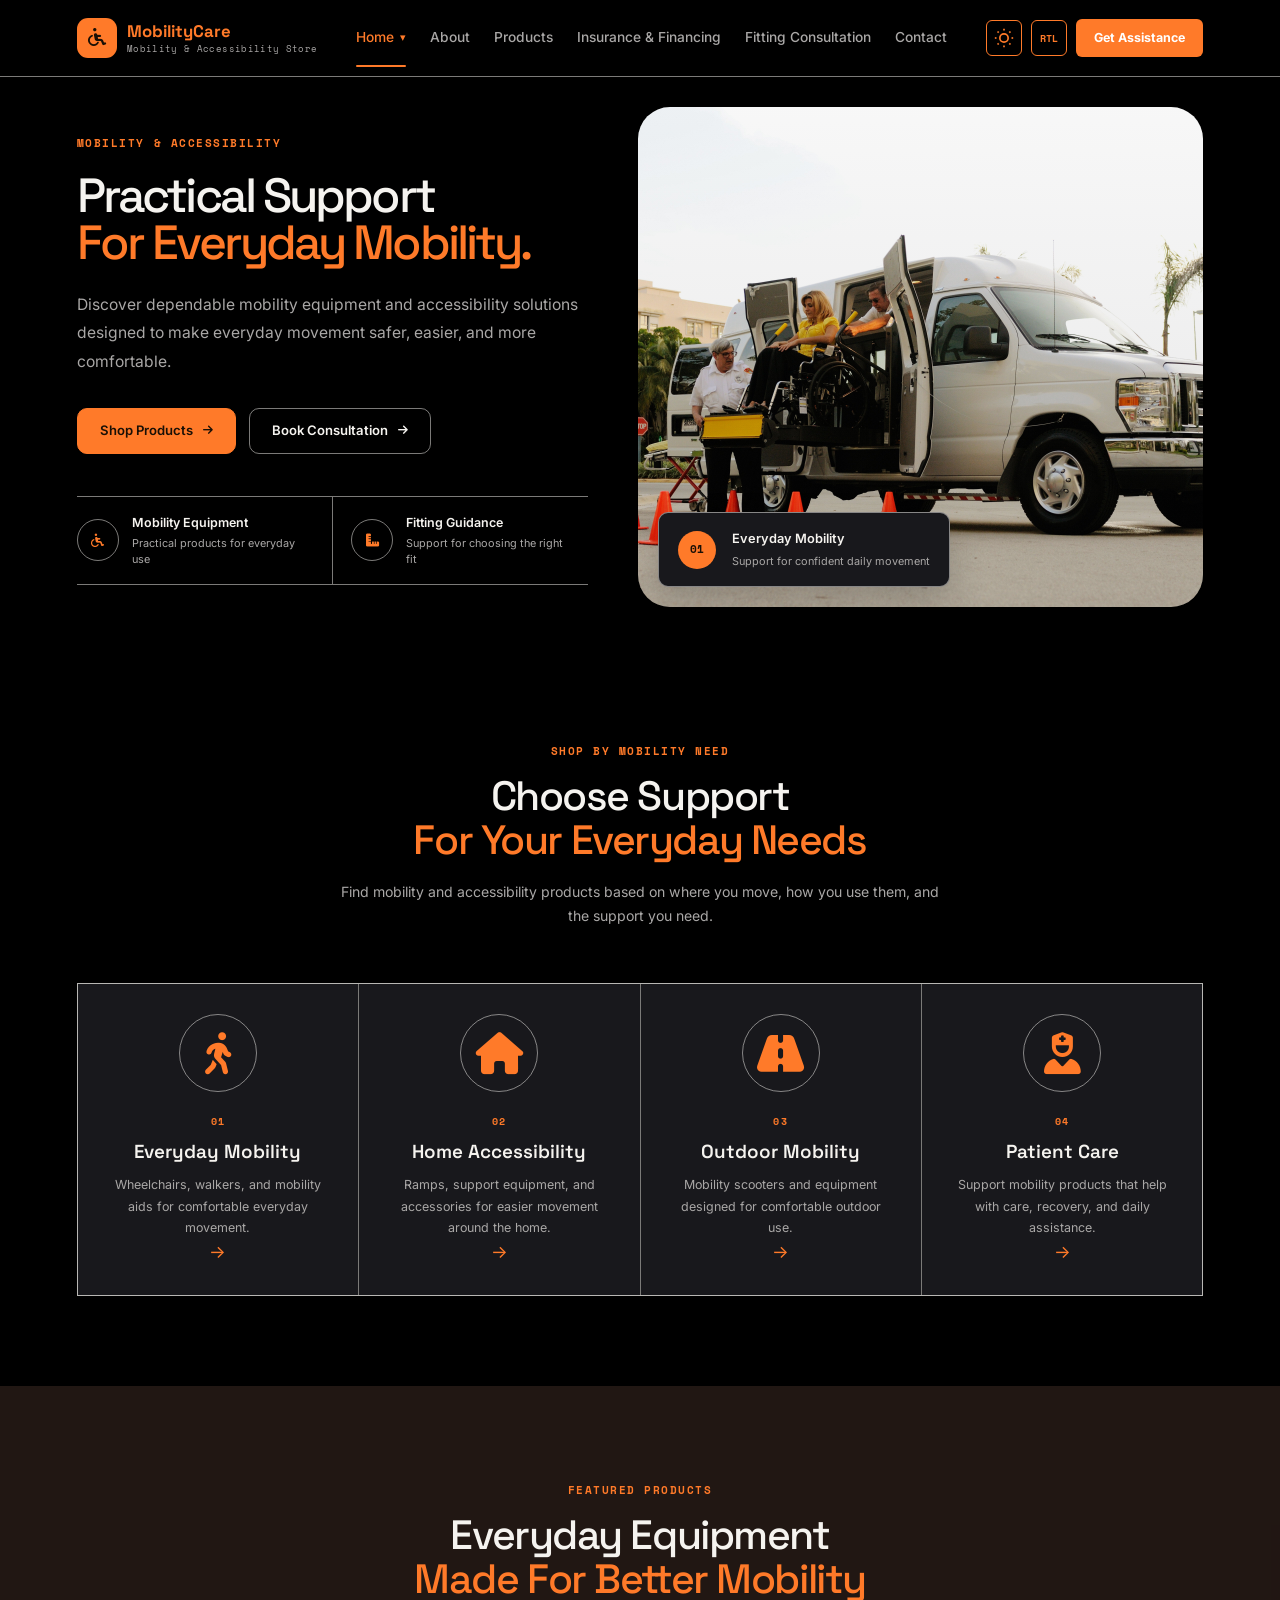
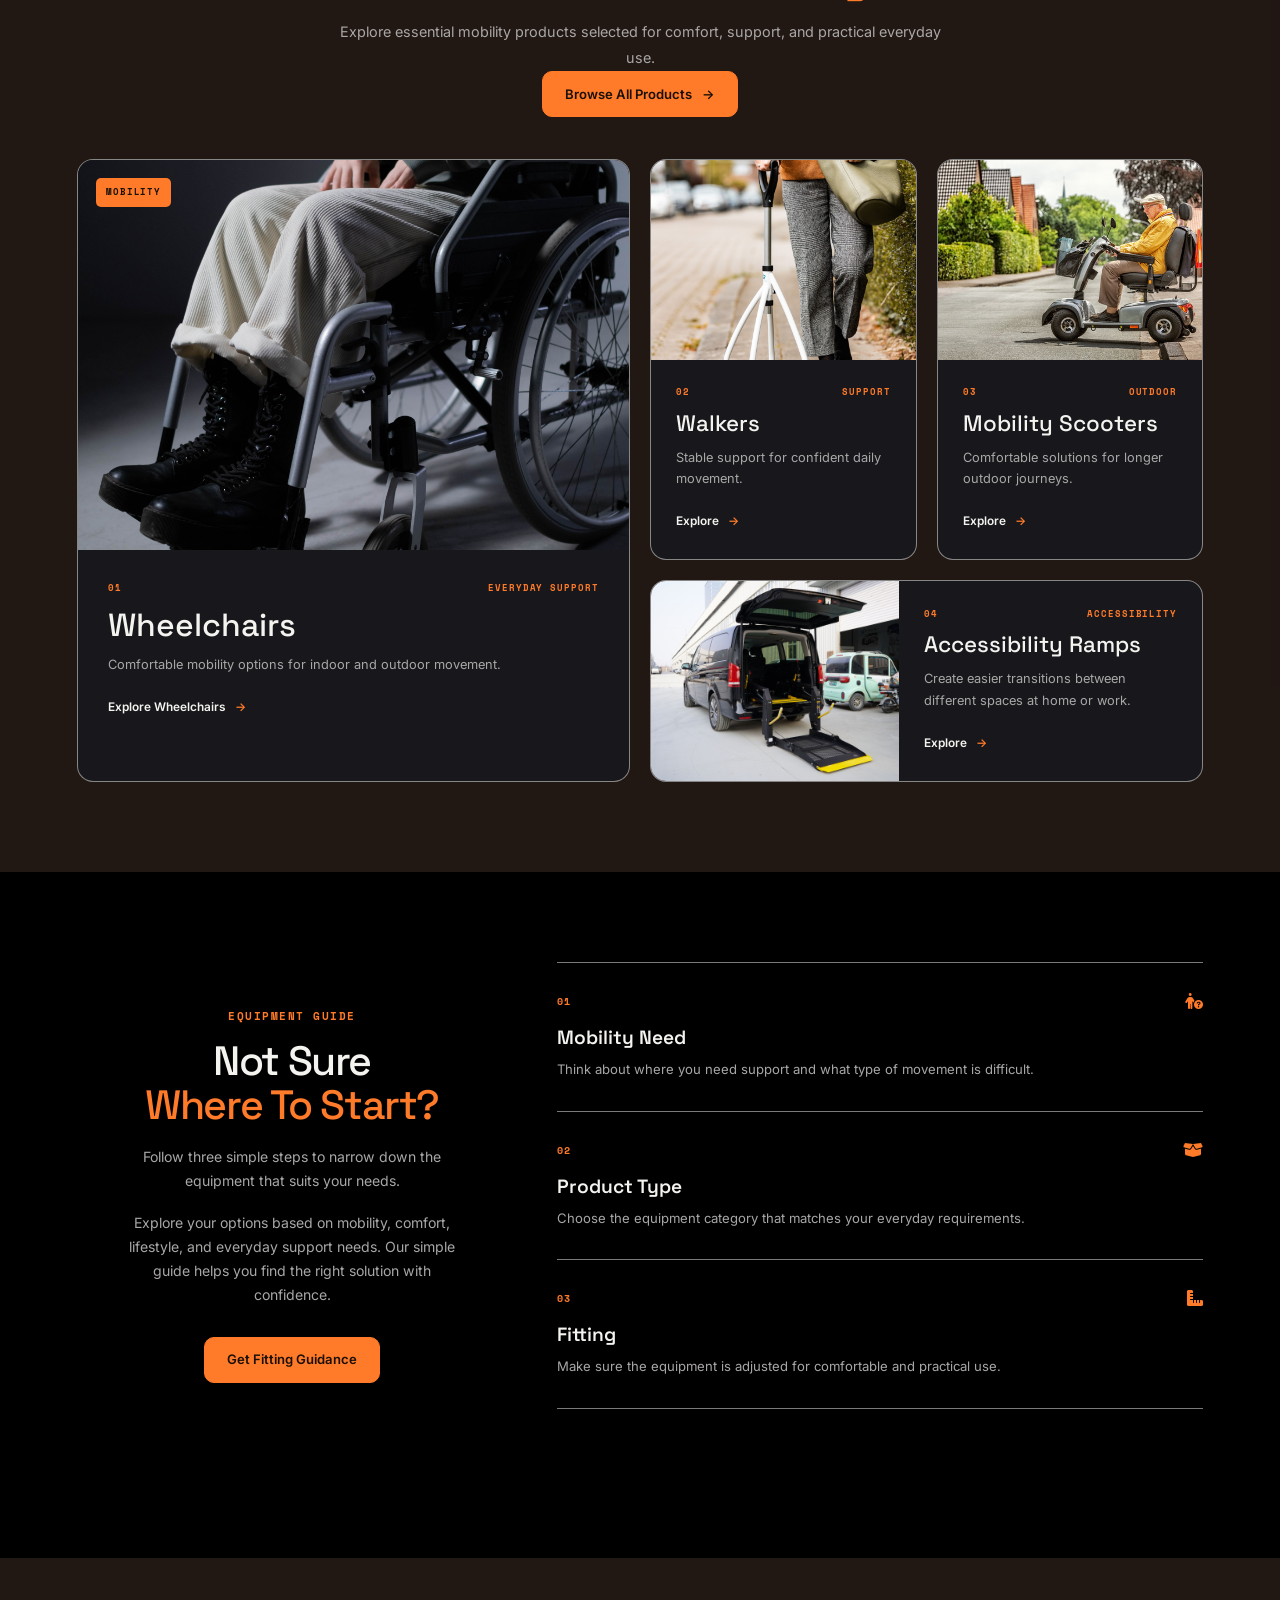
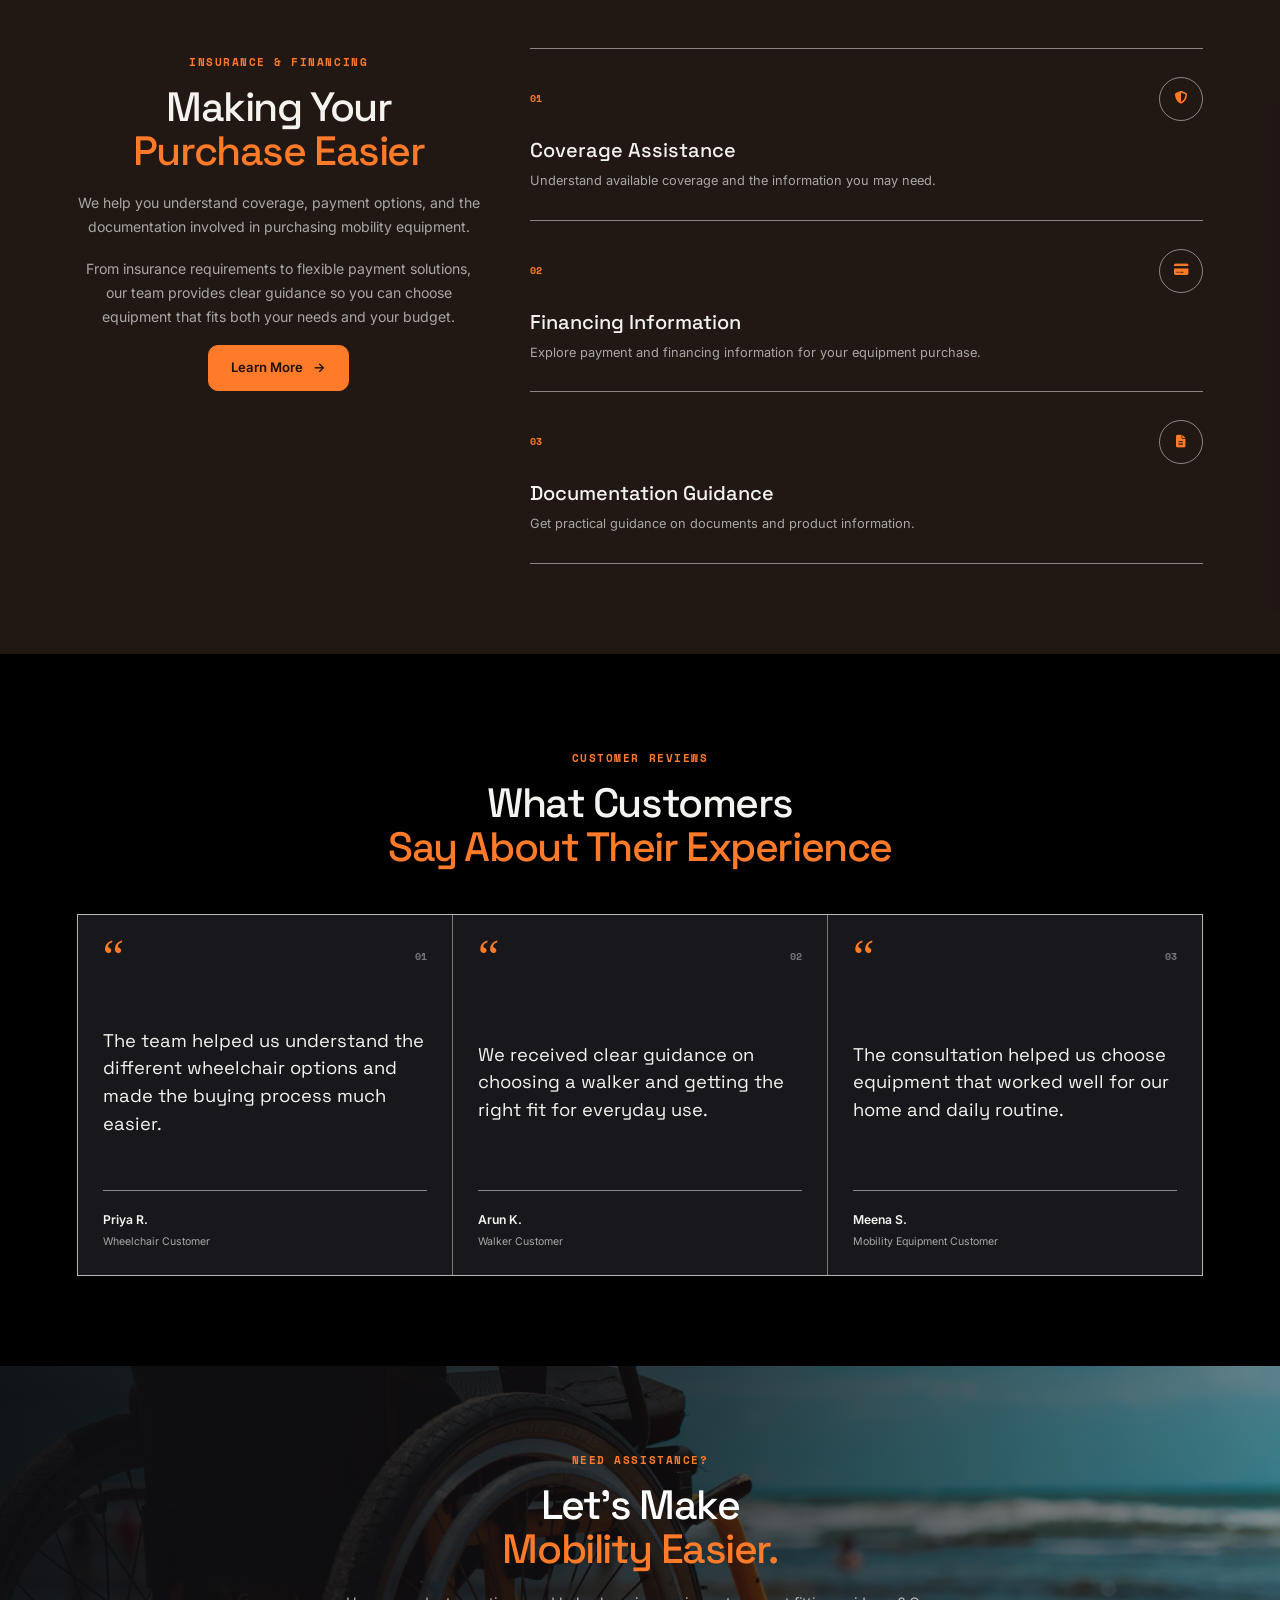
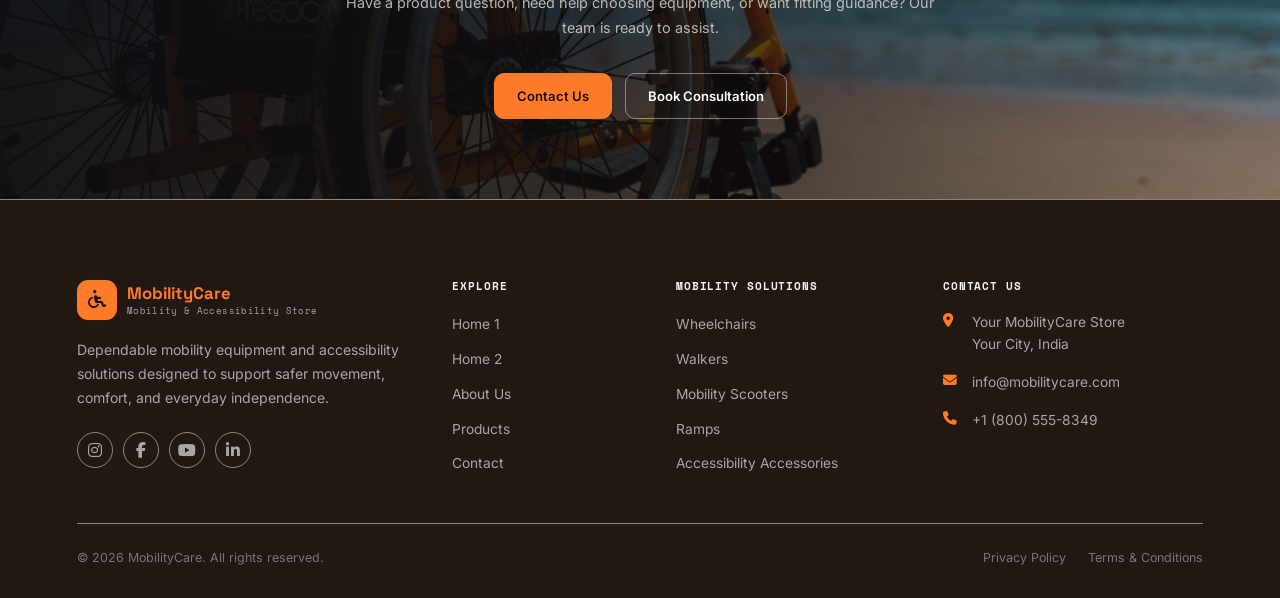
==== index.html @ f11ea4ec "first commit" ====
<!DOCTYPE html>
<html lang="en">
<head>
<meta charset="UTF-8">
<meta name="viewport" content="width=device-width, initial-scale=1.0">

<title>MobilityCare — HOME1 Mobility & Accessibility Store</title>

<link rel="icon" href="Images/favicon-32x32.png" type="image/png" sizes="32x32">

<link rel="preconnect" href="https://fonts.googleapis.com">
<link href="https://fonts.googleapis.com/css2?family=Space+Grotesk:wght@500;600;700&family=Inter:wght@400;500;600;700&family=Space+Mono:wght@400;700&display=swap" rel="stylesheet">

<link rel="stylesheet" href="https://cdnjs.cloudflare.com/ajax/libs/font-awesome/6.5.1/css/all.min.css">

<link rel="stylesheet" href="css/index.css">

</head>

<body class="dark">

<header class="navbar-header">
    <div class="navbar-container">

        <a href="index.html" class="navbar-logo">
            <span class="logo-emoji">
                <i class="fa-solid fa-wheelchair"></i>
            </span>

            <div class="logo-text-group">
                <span class="logo-name">MobilityCare</span>
                <span class="logo-subtitle">Mobility & Accessibility Store</span>
            </div>
        </a>

        <nav class="navbar-menu">
            <ul class="menu-list">

                <li class="menu-item dropdown">
                    <a href="index.html"
                       class="menu-link dropdown-toggle"
                       id="home-menu-link">
                        Home <span class="dropdown-caret">▾</span>
                    </a>

                    <ul class="dropdown-menu" aria-label="Home Submenu">
                        <li>
                            <a href="index.html" class="dropdown-link">
                                Home 1 — Classic
                            </a>
                        </li>

                        <li>
                            <a href="home2.html" class="dropdown-link">
                                Home 2 — Premium
                            </a>
                        </li>
                    </ul>
                </li>

                <li class="menu-item">
                    <a href="about.html" class="menu-link">
                        About
                    </a>
                </li>

                <li class="menu-item">
                    <a href="products.html" class="menu-link">
                        Products
                    </a>
                </li>

                <li class="menu-item">
                    <a href="insurance.html" class="menu-link">
                        Insurance & Financing
                    </a>
                </li>

                <li class="menu-item">
                    <a href="fitting.html" class="menu-link">
                        Fitting Consultation
                    </a>
                </li>

                <li class="menu-item">
                    <a href="contact.html" class="menu-link">
                        Contact
                    </a>
                </li>
  <div class="mobile-assistance">
        <a href="contact.html" class="btn-nav-login">
            Get Assistance
        </a>
    </div>
            </ul>
        </nav>

        <div class="navbar-actions">

            <button
                id="theme-toggle"
                class="nav-icon-btn"
                aria-label="Toggle dark/light theme"
                title="Toggle Theme">

                <svg class="sun-icon"
                     viewBox="0 0 24 24"
                     width="20"
                     height="20"
                     fill="none"
                     stroke="currentColor"
                     stroke-width="2">

                    <circle cx="12" cy="12" r="5"></circle>
                    <line x1="12" y1="1" x2="12" y2="3"></line>
                    <line x1="12" y1="21" x2="12" y2="23"></line>
                    <line x1="4.22" y1="4.22" x2="5.64" y2="5.64"></line>
                    <line x1="18.36" y1="18.36" x2="19.78" y2="19.78"></line>
                    <line x1="1" y1="12" x2="3" y2="12"></line>
                    <line x1="21" y1="12" x2="23" y2="12"></line>
                    <line x1="4.22" y1="19.78" x2="5.64" y2="18.36"></line>
                    <line x1="18.36" y1="5.64" x2="19.78" y2="4.22"></line>
                </svg>

                <svg class="moon-icon"
                     viewBox="0 0 24 24"
                     width="20"
                     height="20"
                     fill="none"
                     stroke="currentColor"
                     stroke-width="2">

                    <path d="M21 12.79A9 9 0 1 1 11.21 3
                             7 7 0 0 0 21 12.79z">
                    </path>
                </svg>

            </button>

            <button
                id="rtl-toggle"
                class="nav-icon-btn text-btn"
                aria-label="Toggle RTL layout"
                title="Toggle RTL">

                <span>RTL</span>
            </button>

            <a href="contact.html"
               class="btn-nav-login"
               id="contact-btn">
                Get Assistance
            </a>

              <button
                id="mobile-menu-btn"
                class="mobile-menu-hamburger"
                aria-label="Toggle Menu">

                <span class="hamburger-bar"></span>
                <span class="hamburger-bar"></span>
                <span class="hamburger-bar"></span>

            </button>

        </div>

    </div>
</header>


<main>

  
<!-- =========================================================
     HOME 1 — CLASSIC HERO
     ========================================================= -->

<section class="classic-hero">

    <div class="container classic-hero-container">

        <div class="classic-hero-content">

            <span class="section-label">
                MOBILITY & ACCESSIBILITY
            </span>

            <h1>
                Practical Support
                <span>For Everyday Mobility.</span>
            </h1>

            <p>
                Discover dependable mobility equipment and
                accessibility solutions designed to make
                everyday movement safer, easier, and more comfortable.
            </p>

            <div class="hero-actions">

                <a href="products.html" class="btn btn-primary">
                    Shop Products
                    <i class="fa-solid fa-arrow-right"></i>
                </a>

                <a href="fitting.html" class="btn btn-outline">
                    Book Consultation
                    <i class="fa-solid fa-arrow-right"></i>
                </a>

            </div>

            <div class="classic-hero-points">

                <div class="hero-point">

                    <span class="hero-point-icon">
                        <i class="fa-solid fa-wheelchair"></i>
                    </span>

                    <div>
                        <strong>Mobility Equipment</strong>
                        <small>
                            Practical products for everyday use
                        </small>
                    </div>

                </div>

                <div class="hero-point">

                    <span class="hero-point-icon">
                        <i class="fa-solid fa-ruler-combined"></i>
                    </span>

                    <div>
                        <strong>Fitting Guidance</strong>
                        <small>
                            Support for choosing the right fit
                        </small>
                    </div>

                </div>

            </div>

        </div>


        <div class="classic-hero-visual">

            <div class="classic-hero-image">

                <img
                    src="Images/mobility-hero.jpg"
                    alt="Mobility equipment and accessibility solutions">

            </div>

            <div class="hero-product-note">

                <span class="hero-note-number">
                    01
                </span>

                <div>
                    <strong>Everyday Mobility</strong>

                    <small>
                        Support for confident daily movement
                    </small>
                </div>

            </div>

        </div>

    </div>

</section>




    
    <section class="mobility-needs-section">
        <div class="container">

            <div class="mobility-needs-header">
                <div>
                    <span class="section-label">SHOP BY MOBILITY NEED</span>

                    <h2>
                        Choose Support
                        <br>
                      <span>  For Your Everyday Needs</span>
                    </h2>
                </div>

                <p>
                    Find mobility and accessibility products based on
                    where you move, how you use them, and the support you need.
                </p>
            </div>


            <div class="mobility-needs-grid">

                <a href="products.html" class="mobility-need-card">
                    <div class="need-icon">
                        <i class="fa-solid fa-person-walking"></i>
                    </div>

                    <div class="need-content">
                        <span class="need-number">01</span>
                        <h3>Everyday Mobility</h3>
                        <p>
                            Wheelchairs, walkers, and mobility aids
                            for comfortable everyday movement.
                        </p>
                    </div>

                    <span class="card-arrow">→</span>
                </a>


                <a href="products.html" class="mobility-need-card">
                    <div class="need-icon">
                        <i class="fa-solid fa-house"></i>
                    </div>

                    <div class="need-content">
                        <span class="need-number">02</span>
                        <h3>Home Accessibility</h3>
                        <p>
                            Ramps, support equipment, and accessories
                            for easier movement around the home.
                        </p>
                    </div>

                    <span class="card-arrow">→</span>
                </a>


                <a href="products.html" class="mobility-need-card">
                    <div class="need-icon">
                        <i class="fa-solid fa-road"></i>
                    </div>

                    <div class="need-content">
                        <span class="need-number">03</span>
                        <h3>Outdoor Mobility</h3>
                        <p>
                            Mobility scooters and equipment designed
                            for comfortable outdoor use.
                        </p>
                    </div>

                    <span class="card-arrow">→</span>
                </a>


                <a href="products.html" class="mobility-need-card">
                    <div class="need-icon">
                        <i class="fa-solid fa-user-nurse"></i>
                    </div>

                    <div class="need-content">
                        <span class="need-number">04</span>
                        <h3>Patient Care</h3>
                        <p>
                            Support  mobility products that help with care,
                            recovery, and daily assistance.
                        </p>
                    </div>

                    <span class="card-arrow">→</span>
                </a>

            </div>
        </div>
    </section>


    
    <section class="featured-products-section">
        <div class="container">

            <div class="featured-products-header">

                <div>
                    <span class="section-label">FEATURED PRODUCTS</span>

                    <h2>
                        Everyday Equipment
                        <br>
                      <span>  Made For Better Mobility</span>
                    </h2>
                </div>

                <div class="featured-products-intro">
                    <p>
                        Explore essential mobility products selected
                        for comfort, support, and practical everyday use.
                    </p>

                    <a href="products.html" class="btn-primary">
                        Browse All Products
                        <span>→</span>
                    </a>
                </div>

            </div>


            <div class="featured-products-showcase">

                
                <article class="product-card product-card-large">

                    <div class="product-image">
                        <img
                            src="Images/Wheelchairs.jpg"
                            alt="Wheelchairs"
                        >

                        <span class="product-badge">
                            MOBILITY
                        </span>
                    </div>

                    <div class="product-content">

                        <div class="product-meta">
                            <span>01</span>
                            <span>EVERYDAY SUPPORT</span>
                        </div>

                        <h3>Wheelchairs</h3>

                        <p>
                            Comfortable mobility options for indoor
                            and outdoor movement.
                        </p>

                        <a href="products.html" class="product-link">
                            Explore Wheelchairs
                            <span>→</span>
                        </a>

                    </div>
                </article>


                
                <div class="product-list">

                    <article class="product-card">

                        <div class="product-image">
                            <img
                                src="Images/Walkers.jpg"
                                alt="Walkers"
                            >
                        </div>

                        <div class="product-content">

                            <div class="product-meta">
                                <span>02</span>
                                <span>SUPPORT</span>
                            </div>

                            <h3>Walkers</h3>

                            <p>
                                Stable support for confident daily movement.
                            </p>

                            <a href="products.html" class="product-link">
                                Explore
                                <span>→</span>
                            </a>

                        </div>
                    </article>


                    <article class="product-card">

                        <div class="product-image">
                            <img
                                src="Images/Mobility scooters.jpg"
                                alt="Mobility scooters"
                            >
                        </div>

                        <div class="product-content">

                            <div class="product-meta">
                                <span>03</span>
                                <span>OUTDOOR</span>
                            </div>

                            <h3>Mobility Scooters</h3>

                            <p>
                                Comfortable solutions for longer outdoor journeys.
                            </p>

                            <a href="products.html" class="product-link">
                                Explore
                                <span>→</span>
                            </a>

                        </div>
                    </article>


                    <article class="product-card product-card-wide">

                        <div class="product-image">
                            <img
                                src="Images/Accessibility ramps.jpg"
                                alt="Accessibility ramps"
                            >
                        </div>

                        <div class="product-content">

                            <div class="product-meta">
                                <span>04</span>
                                <span>ACCESSIBILITY</span>
                            </div>

                            <h3>Accessibility Ramps</h3>

                            <p>
                                Create easier transitions between
                                different spaces at home or work.
                            </p>

                            <a href="products.html" class="product-link">
                                Explore
                                <span>→</span>
                            </a>

                        </div>
                    </article>

                </div>

            </div>
        </div>
    </section>


    
    <section class="equipment-guide-section">
        <div class="container">

            <div class="equipment-guide-layout">
<div class="equipment-guide-header">

    <span class="section-label">EQUIPMENT GUIDE</span>

    <h2>
        Not Sure
        <br>
        <span>Where To Start?</span>
    </h2>

    <p>
        Follow three simple steps to narrow down
        the equipment that suits your needs.
    </p>

    <p>
        Explore your options based on mobility, comfort,
        lifestyle, and everyday support needs. Our simple
        guide helps you find the right solution with confidence.
    </p>

    <a href="fitting.html" class="btn btn-primary">
        Get Fitting Guidance
    </a>

</div>


                <div class="equipment-guide-steps">

                    <div class="equipment-step">

                        <div class="step-top">
                            <span class="step-number">01</span>

                            <i class="fa-solid fa-person-circle-question"></i>
                        </div>

                        <h3>Mobility Need</h3>

                        <p>
                            Think about where you need support
                            and what type of movement is difficult.
                        </p>

                    </div>


                    <div class="equipment-step">

                        <div class="step-top">
                            <span class="step-number">02</span>

                            <i class="fa-solid fa-box-open"></i>
                        </div>

                        <h3>Product Type</h3>

                        <p>
                            Choose the equipment category that
                            matches your everyday requirements.
                        </p>

                    </div>


                    <div class="equipment-step">

                        <div class="step-top">
                            <span class="step-number">03</span>

                            <i class="fa-solid fa-ruler-combined"></i>
                        </div>

                        <h3>Fitting</h3>

                        <p>
                            Make sure the equipment is adjusted
                            for comfortable and practical use.
                        </p>

                    </div>

                </div>

            </div>
        </div>
    </section>


    
    <section class="insurance-financing-section">
        <div class="container">

            <div class="insurance-container">

                <div class="insurance-intro">

                    <span class="section-label">
                        INSURANCE & FINANCING
                    </span>

                    <h2>
                        Making Your
                        <br>
                      <span> Purchase Easier</span>
                    </h2>

                    <p>
                        We help you understand coverage,
                        payment options, and the documentation
                        involved in purchasing mobility equipment.
                    </p>
  <p>
            From insurance requirements to flexible
            payment solutions, our team provides clear
            guidance so you can choose equipment that
            fits both your needs and your budget.
        </p>

                    <a href="insurance.html" class="btn-primary">
                        Learn More
                        <span>→</span>
                    </a>

                </div>


                <div class="insurance-information">

                    <article class="insurance-card">

                        <div class="insurance-card-top">
                            <span class="insurance-number">01</span>

                            <div class="insurance-icon">
                                <i class="fa-solid fa-shield-halved"></i>
                            </div>
                        </div>

                        <h3>Coverage Assistance</h3>

                        <p>
                            Understand available coverage
                            and the information you may need.
                        </p>

                    </article>


                    <article class="insurance-card">

                        <div class="insurance-card-top">
                            <span class="insurance-number">02</span>

                            <div class="insurance-icon">
                                <i class="fa-solid fa-credit-card"></i>
                            </div>
                        </div>

                        <h3>Financing Information</h3>

                        <p>
                            Explore payment and financing
                            information for your equipment purchase.
                        </p>

                    </article>


                    <article class="insurance-card">

                        <div class="insurance-card-top">
                            <span class="insurance-number">03</span>

                            <div class="insurance-icon">
                                <i class="fa-solid fa-file-lines"></i>
                            </div>
                        </div>

                        <h3>Documentation Guidance</h3>

                        <p>
                            Get practical guidance on documents
                            and product information.
                        </p>

                    </article>

                </div>

            </div>
        </div>
    </section>


    
    <section class="customer-reviews-section">
        <div class="container">

            <div class="reviews-header">

                <div>
                    <span class="section-label">
                        CUSTOMER REVIEWS
                    </span>

                    <h2>
                        What Customers
                        <br>
                     <span>   Say About Their Experience</span>
                    </h2>
                </div>

                

            </div>


            <div class="reviews-list">

                <article class="review-card">

                    <div class="review-top">
                        <span class="review-quote">“</span>
                        <span class="review-number">01</span>
                    </div>

                    <p>
                        The team helped us understand the different
                        wheelchair options and made the buying process
                        much easier.
                    </p>

                    <div class="review-author">
                        <strong>Priya R.</strong>
                        <span>Wheelchair Customer</span>
                    </div>

                </article>


                <article class="review-card">

                    <div class="review-top">
                        <span class="review-quote">“</span>
                        <span class="review-number">02</span>
                    </div>

                    <p>
                        We received clear guidance on choosing a walker
                        and getting the right fit for everyday use.
                    </p>

                    <div class="review-author">
                        <strong>Arun K.</strong>
                        <span>Walker Customer</span>
                    </div>

                </article>


                <article class="review-card">

                    <div class="review-top">
                        <span class="review-quote">“</span>
                        <span class="review-number">03</span>
                    </div>

                    <p>
                        The consultation helped us choose equipment
                        that worked well for our home and daily routine.
                    </p>

                    <div class="review-author">
                        <strong>Meena S.</strong>
                        <span>Mobility Equipment Customer</span>
                    </div>

                </article>

            </div>
        </div>
    </section>


    
    <section class="contact-cta-section">

        <div class="contact-cta-image">
            <img
                src="Images/Mobility-cta.jpg"
                alt="Mobility equipment consultation"
            >
        </div>

        <div class="contact-cta-overlay"></div>

        <div class="container">

            <div class="contact-cta-content">

                <span class="section-label">
                    NEED ASSISTANCE?
                </span>

                <h2>
                    Let's Make
                    <br>
                  <span>  Mobility Easier.</span>
                </h2>

                <p>
                    Have a product question, need help choosing equipment,
                    or want fitting guidance? Our team is ready to assist.
                </p>

                <div class="cta-actions">

                    <a href="contact.html" class="btn btn-primary">
                        Contact Us
                    </a>

                    <a href="fitting.html" class="btn btn-outline">
                        Book Consultation
                    </a>

                </div>

            </div>

        </div>

    </section>

</main>





<footer class="footer-section">

    <div class="footer-container">

        <div class="footer-col brand-col">

            <a href="index.html" class="footer-logo">

                <span class="logo-emoji">
                    <i class="fa-solid fa-wheelchair"></i>
                </span>

                <div class="logo-text-group">

                    <span class="logo-name">
                        MobilityCare
                    </span>

                    <span class="logo-subtitle">
                        Mobility & Accessibility Store
                    </span>

                </div>

            </a>


            <p class="brand-desc">
                Dependable mobility equipment and accessibility
                solutions designed to support safer movement,
                comfort, and everyday independence.
            </p>


            <div class="social-links">

                <a href="#" class="social-link" aria-label="Instagram">
                    <i class="fa-brands fa-instagram"></i>
                </a>

                <a href="#" class="social-link" aria-label="Facebook">
                    <i class="fa-brands fa-facebook-f"></i>
                </a>

                <a href="#" class="social-link" aria-label="YouTube">
                    <i class="fa-brands fa-youtube"></i>
                </a>

                <a href="#" class="social-link" aria-label="LinkedIn">
                    <i class="fa-brands fa-linkedin-in"></i>
                </a>

            </div>

        </div>


        <div class="footer-col">

            <h3 class="footer-title">
                Explore
            </h3>

            <ul class="footer-links">

                <li>
                    <a href="index.html">
                        Home 1
                    </a>
                </li>

                <li>
                    <a href="home1.html">
                        Home 2
                    </a>
                </li>

                <li>
                    <a href="about.html">
                        About Us
                    </a>
                </li>

                <li>
                    <a href="products.html">
                        Products
                    </a>
                </li>

                <li>
                    <a href="contact.html">
                        Contact
                    </a>
                </li>

            </ul>

        </div>


        <div class="footer-col">

            <h3 class="footer-title">
                Mobility Solutions
            </h3>

            <ul class="footer-links">

                <li>
                    <a href="products.html">
                        Wheelchairs
                    </a>
                </li>

                <li>
                    <a href="products.html">
                        Walkers
                    </a>
                </li>

                <li>
                    <a href="products.html">
                        Mobility Scooters
                    </a>
                </li>

                <li>
                    <a href="products.html">
                        Ramps
                    </a>
                </li>

                <li>
                    <a href="products.html">
                        Accessibility Accessories
                    </a>
                </li>

            </ul>

        </div>


        <div class="footer-col contact-col">

            <h3 class="footer-title">
                Contact Us
            </h3>

            <div class="footer-contact-list">

                <div class="footer-contact-item">

                    <i class="fa-solid fa-location-dot footer-contact-icon"></i>

                    <span class="contact-info-text">
                        Your MobilityCare Store<br>
                        Your City, India
                    </span>

                </div>


                <div class="footer-contact-item">

                    <i class="fa-solid fa-envelope footer-contact-icon"></i>

                    <a
                        href="mailto:info@mobilitycare.com"
                        class="footer-contact-link">

                        info@mobilitycare.com

                    </a>

                </div>


                <div class="footer-contact-item">

                    <i class="fa-solid fa-phone footer-contact-icon"></i>

                    <a
                        href="tel:+18005558349"
                        class="footer-contact-link">

                        +1 (800) 555-8349

                    </a>

                </div>

            </div>

        </div>

    </div>


    <div class="footer-bottom">

        <p class="copyright">
            &copy; 2026 MobilityCare.
            All rights reserved.
        </p>

        <div class="footer-bottom-links">

            <a href="#">
                Privacy Policy
            </a>

            <a href="#">
                Terms & Conditions
            </a>

        </div>

    </div>

</footer>



<script src="js/index.js"></script>

</body>
</html>
---- css/index.css ----
:root {
    --primary: #F5F3EF;
    --primary-deep: #FFFFFF;

    --secondary: #FF7A29;
    --secondary-deep: #FF9752;
    --secondary-text: #1A1006;

    --bg: #0E0E11;
    --surface: #18181C;
    --surface-alt: #212126;

    --text: #F5F3EF;
    --text-muted: #A9A7A6;
    --text-faint: #78767A;

    --border: rgba(245, 243, 239, 0.50);
    --footer-tint: rgba(255, 122, 41, 0.07);
    --tint: rgba(255, 122, 41, 0.06);

    --display: 'Space Grotesk', sans-serif;
    --body-font: 'Inter', sans-serif;
    --mono: 'Space Mono', monospace;

    --side-pad: 6vw;

    --radius-sm: 10px;
    --radius-md: 16px;
    --radius-lg: 32px;

    --section-bg: #000000;
    --section-alt-bg: rgba(255, 122, 41, 0.08);

    --shadow-card:
        0 10px 30px rgba(255, 122, 41, 0.18);
}

body.light {
    --primary: #14141A;
    --primary-deep: #000000;

    --secondary: #FF7A29;
    --secondary-deep: #E8600D;
    --secondary-text: #FFFFFF;

    --bg: #F3F1EC;
    --surface: #FFFFFF;
    --surface-alt: #EAE6DC;

    --text: #14141A;
    --text-muted: #6B6863;
    --text-faint: #948F87;

    --border: rgba(20, 20, 26, 0.10);
    --footer-tint: rgba(255, 122, 41, 0.10);
    --tint: rgba(255, 122, 41, 0.09);

    --section-bg: #FFFFFF;
    --section-alt-bg: #FFF2E6;

    --shadow-card:
        0 8px 24px rgba(255, 122, 41, 0.15);
}



* {
    margin: 0;
    padding: 0;
    box-sizing: border-box;
}

html {
    scroll-behavior: smooth;
}

body {
    font-family: var(--body-font);
    background: var(--bg);
    color: var(--text);
    line-height: 1.55;

    -webkit-font-smoothing: antialiased;
    transition:
        background 0.25s ease,
        color 0.25s ease;
}

img,
svg {
    max-width: 100%;
    display: block;
}

a {
    color: inherit;
    text-decoration: none;
}

ul {
    list-style: none;
}

button {
    font-family: inherit;
}

h1,
h2,
h3,
h4,
h5,
h6 {
    font-family: var(--display);
    color: var(--text);
    line-height: 1.15;
}

:focus-visible {
    outline: 3px solid var(--secondary);
    outline-offset: 3px;
}



.navbar-header {
    width: 100%;
    background: var(--section-bg);
    border-bottom: 1px solid var(--border);

    position: sticky;
    top: 0;
    z-index: 1000;

    transition:
        background 0.25s ease,
        border-color 0.25s ease;
}

.navbar-container {
    width: 100%;
    max-width: 1440px;
    min-height: 76px;

    margin: 0 auto;
    padding-inline: var(--side-pad);

    display: grid;
    grid-template-columns: auto 1fr auto;
    align-items: center;

    gap: 28px;
}



.navbar-logo {
    display: flex;
    align-items: center;
    gap: 10px;

    min-width: max-content;
}

.logo-emoji {
    width: 40px;
    height: 40px;

    display: flex;
    align-items: center;
    justify-content: center;

    flex: none;

    background: var(--secondary);
    color: var(--secondary-text);

    border-radius: 11px;

    font-size: 18px;
}

.logo-text-group {
    display: flex;
    flex-direction: column;
    line-height: 1.15;
}

.logo-name {
    font-family: var(--display);
    font-size: 1.05rem;
    font-weight: 700;

    color: var(--secondary);
}

.logo-subtitle {
    margin-top: 3px;

    font-family: var(--mono);
    font-size: 0.56rem;
    letter-spacing: 0.04em;

    color: var(--text-muted);
}



.navbar-menu {
    display: flex;
    align-items: center;
    justify-content: center;

    min-width: 0;
}

.menu-list {
    display: flex;
    align-items: center;
    justify-content: center;

    gap: 20px;
    white-space: nowrap;
}

.menu-item {
    position: relative;
}

.menu-link {
    position: relative;

    display: inline-flex;
    align-items: center;
    gap: 6px;

    padding: 8px 0;

    font-size: 0.84rem;
    font-weight: 500;

    color: var(--text-muted);

    transition:
        color 0.2s ease;
}

.menu-link:hover {
    color: var(--text);
}

.menu-link.active {
    color: var(--text);
}

.menu-link.active::after {
    content: "";

    position: absolute;
    left: 0;
    right: 0;
    bottom: -10px;

    height: 2px;

    border-radius: 2px;

    background: var(--secondary);
}



.dropdown {
    position: relative;
}

.dropdown-toggle {
    cursor: pointer;
}

.dropdown-caret {
    font-size: 0.7rem;
    color: var(--secondary);

    transition:
        transform 0.2s ease;
}

.dropdown:hover .dropdown-caret {
    transform: rotate(180deg);
}

.dropdown-menu {
    position: absolute;

    top: calc(100% + 14px);
    left: 50%;

    min-width: 190px;

    padding: 8px;

    background: var(--surface);
    border: 1px solid var(--border);
    border-radius: 14px;

    box-shadow:
        0 18px 40px rgba(0, 0, 0, 0.28);

    opacity: 0;
    visibility: hidden;
    pointer-events: none;

    transform:
        translateX(-50%)
        translateY(7px);

    transition:
        opacity 0.18s ease,
        visibility 0.18s ease,
        transform 0.18s ease;

    z-index: 100;
}

.dropdown:hover .dropdown-menu,
.dropdown:focus-within .dropdown-menu,
.dropdown.open .dropdown-menu {
    opacity: 1;
    visibility: visible;
    pointer-events: auto;

    transform:
        translateX(-50%)
        translateY(0);
}

.dropdown-link {
    display: block;

    padding: 10px 12px;

    border-radius: 9px;

    font-size: 0.82rem;
    color: var(--text-muted);

    transition:
        background 0.2s ease,
        color 0.2s ease;
}

.dropdown-link:hover {
    background: var(--tint);
    color: var(--text);
}

.dropdown-link.active {
    background: var(--tint);
    color: var(--text);
}



.navbar-actions {
    display: flex;
    align-items: center;
    justify-content: flex-end;

    gap: 9px;
}



.nav-icon-btn {
    width: 36px;
    height: 36px;

    flex: none;

    display: inline-flex;
    align-items: center;
    justify-content: center;

    border: 1px solid var(--secondary);
    border-radius: 6px;

    background: transparent;
    color: var(--secondary);

    cursor: pointer;

    transition:
        color 0.2s ease,
        border-color 0.2s ease,
        background 0.2s ease,
        transform 0.2s ease;
}

.nav-icon-btn:hover {
    color: var(--secondary-deep);
    border-color: var(--secondary);
    background: var(--tint);
}

.nav-icon-btn:active {
    transform: scale(0.93);
}

.nav-icon-btn.text-btn {
    border-radius: 6px;
}

.nav-icon-btn.text-btn span {
    font-family: var(--mono);
    font-size: 0.62rem;
    font-weight: 700;
}



.moon-icon {
    display: none;
}

body.light .sun-icon {
    display: none;
}

body.light .moon-icon {
    display: block;
}



.btn-nav-login {
    min-height: 36px;

    display: inline-flex;
    align-items: center;
    justify-content: center;

    padding: 9px 18px;

    border-radius: 6px;

    background: var(--secondary);
    color: #FFFFFF;

    font-size: 0.78rem;
    font-weight: 700;

    white-space: nowrap;

    transition:
        background 0.2s ease,
        transform 0.2s ease,
        box-shadow 0.2s ease;
}

.btn-nav-login:hover {
    background: var(--secondary-deep);

    transform: translateY(-2px);

    box-shadow:
        0 8px 18px rgba(255, 122, 41, 0.25);
}



.mobile-menu-hamburger {
    width: 36px;
    height: 36px;

    display: none;

    align-items: center;
    justify-content: center;
    flex-direction: column;

    gap: 4px;

    border: 1px solid var(--border);
    border-radius: 50%;

    background: transparent;
    color: var(--text);

    cursor: pointer;
}

.hamburger-bar {
    width: 15px;
    height: 2px;

    border-radius: 2px;

    background: currentColor;

    transition:
        transform 0.2s ease,
        opacity 0.2s ease;
}

.mobile-menu-hamburger.active .hamburger-bar:nth-child(1) {
    transform: translateY(6px) rotate(45deg);
}

.mobile-menu-hamburger.active .hamburger-bar:nth-child(2) {
    opacity: 0;
}

.mobile-menu-hamburger.active .hamburger-bar:nth-child(3) {
    transform: translateY(-6px) rotate(-45deg);
}



.footer-section {
    padding: 80px var(--side-pad) 30px;

    background: var(--section-alt-bg);

    border-top: 1px solid var(--border);
}

.footer-container {
    max-width: 1440px;

    margin: 0 auto;

    display: grid;

    grid-template-columns:
        1.5fr
        0.8fr
        1fr
        1.2fr;

    gap: 50px;

    padding-bottom: 48px;

    border-bottom: 1px solid var(--border);
}



.brand-col {
    min-width: 0;
}

.footer-logo {
    display: inline-flex;
    align-items: center;

    gap: 10px;
}

.footer-logo .logo-emoji {
    width: 40px;
    height: 40px;
}

.footer-logo .logo-name {
    font-size: 1.05rem;
}

.footer-logo .logo-subtitle {
    font-size: 0.56rem;
}

.brand-desc {
    max-width: 360px;

    margin-top: 18px;

    color: var(--text-muted);

    font-size: 0.88rem;

    line-height: 1.7;
}



.social-links {
    display: flex;
    align-items: center;

    gap: 10px;

    margin-top: 22px;
}

.social-link {
    width: 36px;
    height: 36px;

    display: flex;
    align-items: center;
    justify-content: center;

    border: 1px solid var(--border);
    border-radius: 50%;

    color: var(--text-muted);

    transition:
        color 0.2s ease,
        background 0.2s ease,
        border-color 0.2s ease,
        transform 0.2s ease;
}

.social-link:hover {
    background: var(--secondary);
    border-color: var(--secondary);

    color: var(--secondary-text);

    transform: translateY(-2px);
}



.footer-col {
    min-width: 0;
}

.footer-title {
    margin-bottom: 18px;

    font-family: var(--mono);
    font-size: 0.7rem;

    font-weight: 700;

    letter-spacing: 0.08em;
    text-transform: uppercase;

    color: var(--text);
}

.footer-links {
    display: flex;
    flex-direction: column;
    gap: 10px;
}

.footer-links a {
    display: inline-block;

    width: fit-content;

    color: var(--text-muted);

    font-size: 0.86rem;

    transition:
        color 0.2s ease,
        transform 0.2s ease;
}

.footer-links a:hover {
    color: var(--secondary);

    transform: translateX(3px);
}



.footer-contact-list {
    display: flex;
    flex-direction: column;

    gap: 16px;
}

.footer-contact-item {
    display: flex;
    align-items: flex-start;

    gap: 11px;

    color: var(--text-muted);

    font-size: 0.86rem;

    line-height: 1.6;
}

.footer-contact-icon {
    width: 18px;

    flex: none;

    margin-top: 3px;

    color: var(--secondary);
}

.footer-contact-link {
    color: var(--text-muted);

    transition:
        color 0.2s ease;
}

.footer-contact-link:hover {
    color: var(--secondary);
}


.footer-bottom {
    max-width: 1440px;

    margin: 0 auto;

    padding-top: 24px;

    display: flex;
    align-items: center;
    justify-content: space-between;

    gap: 20px;

    flex-wrap: wrap;
}

.copyright {
    color: var(--text-faint);

    font-size: 0.78rem;
}

.footer-bottom-links {
    display: flex;
    align-items: center;

    gap: 22px;
}

.footer-bottom-links a {
    color: var(--text-faint);

    font-size: 0.78rem;

    transition:
        color 0.2s ease;
}

.footer-bottom-links a:hover {
    color: var(--secondary);
}



body[dir="rtl"] {
    direction: rtl;
}

body[dir="rtl"] .dropdown-menu {
    left: auto;
    right: 50%;

    transform:
        translateX(50%)
        translateY(7px);
}

body[dir="rtl"] .dropdown:hover .dropdown-menu,
body[dir="rtl"] .dropdown:focus-within .dropdown-menu,
body[dir="rtl"] .dropdown.open .dropdown-menu {
    transform:
        translateX(50%)
        translateY(0);
}

body[dir="rtl"] .footer-links a:hover {
    transform: translateX(-3px);
}

body[dir="rtl"] .brand-col,
body[dir="rtl"] .footer-col {
    text-align: right;
}



@media (min-width: 640px) and (max-width: 1023px) {

    :root,
    body.light {
        --side-pad: 5vw;
    }

    .navbar-container {
        grid-template-columns: auto 1fr auto;
        min-height: 70px;
    }

    .navbar-menu {
        position: absolute;

        top: 100%;
        left: 0;
        right: 0;

        display: none;

        background: var(--surface);

        border-bottom: 1px solid var(--border);

        box-shadow:
            0 18px 40px rgba(0, 0, 0, 0.20);
    }

    .navbar-menu.mobile-open {
        display: block;
    }

    .menu-list {
        width: 100%;

        padding: 10px var(--side-pad) 20px;

        flex-direction: column;
        align-items: stretch;

        gap: 0;
    }

    .menu-item {
        width: 100%;
    }

    .menu-link {
        display: flex;

        width: 100%;

        padding: 14px 4px;

        border-bottom: 1px solid var(--border);
    }

    .menu-link.active::after {
        display: none;
    }

    .dropdown-menu {
        position: static;

        display: none;

        width: 100%;
        min-width: 0;

        padding: 5px 10px;

        border: 0;
        border-radius: 0;

        box-shadow: none;

        opacity: 1;
        visibility: visible;
        pointer-events: auto;

        transform: none;

        background: transparent;
    }

    .dropdown.open .dropdown-menu {
        display: block;
    }

    .dropdown-link {
        padding: 11px 14px;
    }

    .mobile-menu-hamburger {
        display: flex;
    }

    .navbar-actions {
        gap: 7px;
    }

    .btn-nav-login {
        display: none;
    }

    .footer-container {
        grid-template-columns: 1fr 1fr;

        gap: 40px;
    }
}



@media (max-width: 639px) {

    :root,
    body.light {
        --side-pad: 5vw;
    }

    .navbar-container {
        min-height: 66px;

        grid-template-columns: auto 1fr auto;

        gap: 8px;
    }

    .logo-subtitle {
        display: none;
    }

    .logo-name {
        font-size: 0.95rem;
    }

    .navbar-menu {
        position: absolute;

        top: 100%;
        left: 0;
        right: 0;

        display: none;

        background: var(--surface);

        border-bottom: 1px solid var(--border);

        box-shadow:
            0 18px 40px rgba(0, 0, 0, 0.22);
    }

    .navbar-menu.mobile-open {
        display: block;
    }

    .menu-list {
        width: 100%;

        padding: 8px var(--side-pad) 18px;

        flex-direction: column;
        align-items: stretch;

        gap: 0;
    }

    .menu-item {
        width: 100%;
    }

    .menu-link {
        display: flex;
        align-items: center;

        width: 100%;

        padding: 13px 3px;

        border-bottom: 1px solid var(--border);
    }

    .menu-link.active::after {
        display: none;
    }

    .dropdown-menu {
        position: static;

        display: none;

        width: 100%;
        min-width: 0;

        padding: 4px 8px;

        border: 0;
        border-radius: 0;

        box-shadow: none;

        background: transparent;

        opacity: 1;
        visibility: visible;
        pointer-events: auto;

        transform: none;
    }

    .dropdown.open .dropdown-menu {
        display: block;
    }

    .dropdown-link {
        padding: 10px 12px;

        font-size: 0.78rem;
    }

    .mobile-menu-hamburger {
        display: flex;

        width: 32px;
        height: 32px;
    }

    .nav-icon-btn {
        width: 32px;
        height: 32px;
    }

    .nav-icon-btn.text-btn span {
        font-size: 0.55rem;
    }

    .btn-nav-login {
        display: none;
    }


    

    .footer-section {
        padding-top: 60px;
        padding-bottom: 24px;
    }

    .footer-container {
        grid-template-columns: 1fr;

        gap: 38px;

        text-align: center;
    }

    .footer-logo {
        justify-content: center;
    }

    .brand-desc {
        margin-inline: auto;
    }

    .social-links {
        justify-content: center;
    }

    .footer-title {
        margin-bottom: 14px;
    }

    .footer-links {
        align-items: center;
    }

    .footer-links a:hover {
        transform: none;
    }

    .footer-contact-list {
        align-items: center;
    }

    .footer-contact-item {
        justify-content: center;

        text-align: left;
    }

    .footer-bottom {
        flex-direction: column;

        justify-content: center;

        text-align: center;

        gap: 14px;
    }

    .footer-bottom-links {
        justify-content: center;

        flex-wrap: wrap;

        gap: 14px;
    }
}



@media (min-width: 1280px) {

    :root,
    body.light {
        --side-pad: 6vw;
    }

    .navbar-container,
    .footer-container,
    .footer-bottom {
        max-width: 1500px;
    }

    .menu-list {
        gap: 24px;
    }

    .menu-link {
        font-size: 0.86rem;
    }
}



@media (prefers-reduced-motion: reduce) {

    *,
    *::before,
    *::after {
        animation: none !important;
        transition: none !important;
    }

    html {
        scroll-behavior: auto;
    }
}



.mobile-menu-hamburger {
    display: none;
    position: relative;
    width: 44px;
    height: 44px;
    min-width: 44px;
    padding: 0;
    margin: 0;

    border: 1px solid var(--border);
    border-radius: 6px;

    background: transparent;
    color: var(--text);

    align-items: center;
    justify-content: center;
    flex-direction: column;
    gap: 5px;

    cursor: pointer;
    z-index: 10001;

    transition:
        color .3s ease,
        background .3s ease,
        border-color .3s ease;
}

.mobile-menu-hamburger:hover {
    color: var(--secondary);
    border-color: var(--secondary);
}

.mobile-menu-hamburger .hamburger-bar {
    display: block;
    width: 20px;
    height: 2px;

    background: currentColor;
    border-radius: 2px;

    transform-origin: center;

    transition:
        transform .3s ease,
        opacity .25s ease,
        width .3s ease;
}


.mobile-menu-hamburger.active
.hamburger-bar:nth-child(1) {
    transform: translateY(7px) rotate(45deg);
}

.mobile-menu-hamburger.active
.hamburger-bar:nth-child(2) {
    opacity: 0;
}

.mobile-menu-hamburger.active
.hamburger-bar:nth-child(3) {
    transform: translateY(-7px) rotate(-45deg);
}


@media (max-width: 1023px) {

    .mobile-menu-hamburger {
        display: flex !important;
    }

    .navbar-container {
        position: relative;
    }

    
    .navbar-menu {
        position: absolute !important;
        top: 100% !important;
        left: 0 !important;
        right: 0 !important;

        width: 100% !important;

        display: none !important;

        padding: 20px;

        margin: 0;

        background: var(--surface);

        border-top: 1px solid var(--border);
        border-bottom: 1px solid var(--border);

        box-shadow:
            0 20px 40px rgba(0, 0, 0, .25);

        z-index: 9999;
    }

    
    .navbar-menu.mobile-open {
        display: block !important;
    }

    
    .navbar-menu .menu-list {
        display: flex !important;
        flex-direction: column !important;
        align-items: stretch !important;

        width: 100%;

        gap: 3px;

        margin: 0;
        padding: 0;

        list-style: none;
    }

    
    .navbar-menu .menu-item {
        display: block !important;

        width: 100% !important;

        margin: 0;
        padding: 0;
    }

    
    .navbar-menu .menu-link,
    .navbar-menu .dropdown-toggle {
        display: flex !important;

        align-items: center;
        justify-content: space-between;

        width: 100% !important;
        min-height: 48px;

        padding: 12px 14px;
    }

    
    .navbar-menu .dropdown {
        position: relative;
    }

    .navbar-menu .dropdown-menu {
        position: static !important;

        display: none !important;

        width: 100% !important;
        min-width: 0;

        margin: 0;
        padding: 5px 0 5px 15px;

        background: transparent;

        border: 0;
        box-shadow: none;
    }

    
    .navbar-menu
    .menu-item.dropdown.mobile-active
    > .dropdown-menu {
        display: block !important;
    }

    
    .navbar-menu .dropdown-link {
        display: flex !important;

        align-items: center;

        width: 100% !important;
        min-height: 42px;

        padding: 10px 14px;
    }

    
    .navbar-menu .dropdown-caret {
        transition: transform .25s ease;
    }

    .navbar-menu
    .menu-item.dropdown.mobile-active
    .dropdown-caret {
        transform: rotate(180deg);
    }

    
    .navbar-actions {
        display: flex !important;

        align-items: center;

        gap: 8px;
    }

    
    .navbar-actions .btn-nav-login {
        display: none;
    }
}


body.light .mobile-menu-hamburger {
    color: #17191a;

    background: #ffffff;

    border-color: rgba(0, 0, 0, .12);
}

body.light .mobile-menu-hamburger:hover {
    color: var(--secondary);
    border-color: var(--secondary);
}

@media (max-width: 1023px) {

    body.light .navbar-menu {
        background: #ffffff;

        border-top-color: rgba(0, 0, 0, .10);
        border-bottom-color: rgba(0, 0, 0, .10);

        box-shadow:
            0 20px 40px rgba(0, 0, 0, .12);
    }
}


html[dir="rtl"] .navbar-menu .dropdown-menu {
    padding-left: 0;
    padding-right: 15px;
}


@media (min-width: 1024px) {

    .mobile-menu-hamburger {
        display: none !important;
    }

    .navbar-menu {
        display: flex !important;
    }
}



.mobile-menu-hamburger {
    display: none;
    width: 36px;
    height: 36px;
    min-width: 36px;
    padding: 0;
    margin: 0;

    align-items: center;
    justify-content: center;
    flex-direction: column;
    gap: 4px;

    border: 1px solid var(--border);
    border-radius: 6px;

    background: transparent;
    color: var(--text);

    cursor: pointer;
    position: relative;
    z-index: 10001;
}

.mobile-menu-hamburger:hover {
    color: var(--secondary);
    border-color: var(--secondary);
}

.hamburger-bar {
    display: block;
    width: 16px;
    height: 2px;

    background: currentColor;
    border-radius: 2px;

    transition:
        transform .25s ease,
        opacity .25s ease;
}



.mobile-menu-hamburger.active
.hamburger-bar:nth-child(1) {
    transform: translateY(6px) rotate(45deg);
}

.mobile-menu-hamburger.active
.hamburger-bar:nth-child(2) {
    opacity: 0;
}

.mobile-menu-hamburger.active
.hamburger-bar:nth-child(3) {
    transform: translateY(-6px) rotate(-45deg);
}



@media (max-width: 1023px) {

    

    .mobile-menu-hamburger {
        display: flex !important;
    }

    

    .navbar-container {
        position: relative;
    }


    .navbar-menu {
        position: absolute !important;

        top: 100% !important;
        left: 0 !important;
        right: 0 !important;

        width: 100% !important;

        display: none !important;

        margin: 0 !important;
        padding: 12px var(--side-pad) 20px !important;

        background: var(--surface) !important;

        border-top: 1px solid var(--border);
        border-bottom: 1px solid var(--border);

        box-shadow:
            0 18px 40px rgba(0, 0, 0, .22);

        z-index: 9999;
    }

    

    .navbar-menu.mobile-open {
        display: block !important;
    }


    .navbar-menu .menu-list {
        display: flex !important;

        flex-direction: column !important;
        align-items: stretch !important;

        width: 100% !important;

        margin: 0 !important;
        padding: 0 !important;

        gap: 0 !important;

        list-style: none;
    }


    .navbar-menu .menu-item {
        display: block !important;

        width: 100% !important;

        margin: 0 !important;
        padding: 0 !important;
    }


    .navbar-menu .menu-link,
    .navbar-menu .dropdown-toggle {
        display: flex !important;

        align-items: center;
        justify-content: space-between;

        width: 100% !important;

        min-height: 48px;

        padding: 13px 4px !important;

        border-bottom: 1px solid var(--border);

        color: var(--text-muted);

        font-size: .84rem;

        cursor: pointer;
    }

    .navbar-menu .menu-link:hover,
    .navbar-menu .dropdown-toggle:hover {
        color: var(--text);
    }

    .navbar-menu .menu-link.active,
    .navbar-menu .dropdown-toggle.active {
        color: var(--secondary);
    }

    

    .navbar-menu .menu-link.active::after {
        display: none !important;
    }



    .navbar-menu .dropdown {
        position: relative !important;

        width: 100% !important;
    }

    /* IMPORTANT:
       Override desktop absolute dropdown */

    .navbar-menu .dropdown-menu {
        position: static !important;

        top: auto !important;
        left: auto !important;
        right: auto !important;

        display: none !important;

        width: 100% !important;
        min-width: 0 !important;

        margin: 0 !important;

        padding: 6px 0 8px 14px !important;

        background: transparent !important;

        border: 0 !important;
        border-radius: 0 !important;

        box-shadow: none !important;

        opacity: 1 !important;
        visibility: visible !important;

        pointer-events: auto !important;

        transform: none !important;
    }



    .navbar-menu
    .menu-item.dropdown.mobile-active
    > .dropdown-menu {

        display: block !important;

        opacity: 1 !important;
        visibility: visible !important;

        pointer-events: auto !important;

        transform: none !important;
    }



    .navbar-menu .dropdown-menu li {
        display: block !important;

        width: 100% !important;

        margin: 0 !important;
        padding: 0 !important;
    }



    .navbar-menu .dropdown-link {
        display: flex !important;

        align-items: center;

        width: 100% !important;

        min-height: 42px;

        padding: 10px 14px !important;

        border-left: 2px solid transparent;

        border-radius: 4px;

        background: transparent;

        color: var(--text-muted);

        font-size: .78rem;

        text-decoration: none;

        opacity: 1 !important;
        visibility: visible !important;

        transition:
            color .2s ease,
            background .2s ease,
            border-color .2s ease;
    }

    .navbar-menu .dropdown-link:hover {
        color: var(--secondary);

        background: var(--tint);

        border-left-color: var(--secondary);
    }

    .navbar-menu .dropdown-link.active {
        color: var(--secondary);

        background: var(--tint);

        border-left-color: var(--secondary);
    }



    .navbar-menu .dropdown-caret {
        display: inline-block;

        margin-left: auto;

        color: var(--secondary);

        font-size: .7rem;

        transition:
            transform .25s ease;
    }

    

    .navbar-menu
    .menu-item.dropdown.mobile-active
    .dropdown-caret {

        transform: rotate(180deg);
    }



    .navbar-actions {
        display: flex !important;

        align-items: center;
        justify-content: flex-end;

        gap: 7px;
    }

    

    .navbar-actions .btn-nav-login {
        display: none !important;
    }
}



@media (max-width: 1023px) {

    body.light .navbar-menu {
        background: #ffffff !important;

        border-top-color: rgba(0, 0, 0, .10);
        border-bottom-color: rgba(0, 0, 0, .10);

        box-shadow:
            0 18px 40px rgba(0, 0, 0, .12);
    }

    body.light .navbar-menu .menu-link,
    body.light .navbar-menu .dropdown-toggle {
        color: #6b6863;
    }

    body.light .navbar-menu .menu-link:hover,
    body.light .navbar-menu .dropdown-toggle:hover {
        color: #14141a;
    }

    body.light .navbar-menu .menu-link.active,
    body.light .navbar-menu .dropdown-toggle.active {
        color: var(--secondary);
    }

    body.light .navbar-menu .dropdown-link {
        color: #6b6863;
    }

    body.light .navbar-menu .dropdown-link:hover,
    body.light .navbar-menu .dropdown-link.active {
        color: var(--secondary);

        background: var(--tint);

        border-left-color: var(--secondary);
    }

    body.light .mobile-menu-hamburger {
        color: #14141a;
        background: #ffffff;
        border-color: rgba(0, 0, 0, .12);
    }
}



@media (max-width: 1023px) {

    html[dir="rtl"] .navbar-menu .dropdown-menu {
        padding-left: 0 !important;
        padding-right: 14px !important;
    }

    html[dir="rtl"] .navbar-menu .dropdown-link {
        border-left: 0;
        border-right: 2px solid transparent;
    }

    html[dir="rtl"]
    .navbar-menu
    .dropdown-link:hover,
    html[dir="rtl"]
    .navbar-menu
    .dropdown-link.active {

        border-right-color: var(--secondary);
        border-left-color: transparent;
    }

    html[dir="rtl"] .navbar-menu .dropdown-caret {
        margin-left: 0;
        margin-right: auto;
    }
}



@media (min-width: 1024px) {

    .mobile-menu-hamburger {
        display: none !important;
    }

    .navbar-menu {
        position: static !important;

        display: flex !important;

        width: auto !important;

        padding: 0 !important;

        background: transparent !important;

        border: 0 !important;

        box-shadow: none !important;
    }
}

.mobile-assistance {
    display: none;
}


@media (max-width: 1023px) {

    .mobile-assistance {
        display: block;
        padding: 12px 18px 18px;
        border-top: 1px solid var(--border);
    }

    .mobile-assistance .btn-nav-login {
        display: flex;
        align-items: center;
        justify-content: center;
        width: 100%;
        min-height: 44px;
        padding: 11px 18px;
        text-decoration: none;
        text-align: center;
    }
}




:root {
    --home-axis: 6vw;
    --home-max-width: 1440px;
}

body {
    overflow-x: hidden;
}

main {
    width: 100%;
    overflow-x: hidden;
}

main > section {
    position: relative;
    width: 100%;
}



main .container {
    width: 100%;
    max-width: var(--home-max-width);
    margin: 0 auto;
    padding-inline: var(--home-axis);
}



.section-label {
    display: inline-block;

    color: var(--secondary);

    font-family: var(--mono);
    font-size: .68rem;
    font-weight: 700;
    letter-spacing: .14em;
    line-height: 1.4;
}

section h2 {
    color: var(--text);

    font-family: var(--display);
    font-weight: 500;
    line-height: .98;
    letter-spacing: -.05em;
}

section h2 span {
    color: var(--secondary);
}

section p {
    color: var(--text-muted);
}

section a {
    text-decoration: none;
}



main .btn {
    opacity: 1;
    visibility: visible;
}

main .btn-primary,
main .btn-outline {
    display: inline-flex;
    align-items: center;
    justify-content: center;
    gap: 10px;

    min-height: 46px;
    padding: 13px 22px;

    border-radius: var(--radius-sm);

    font-family: var(--body-font);
    font-size: .82rem;
    font-weight: 600;
    line-height: 1;

    cursor: pointer;

    transition:
        background .25s ease,
        color .25s ease,
        border-color .25s ease,
        transform .25s ease;
}

main .btn-primary {
    background: var(--secondary);
    color: var(--secondary-text);
    border: 1px solid var(--secondary);
}

main .btn-primary:hover {
    background: var(--secondary-deep);
    border-color: var(--secondary-deep);
    transform: translateY(-2px);
}

main .btn-outline {
    background: transparent;
    color: var(--text);
    border: 1px solid var(--border);
}

main .btn-outline:hover {
    background: var(--secondary);
    color: var(--secondary-text);
    border-color: var(--secondary);
    transform: translateY(-2px);
}

main .btn i {
    font-size: .7rem;
    transition: transform .25s ease;
}

main .btn:hover i {
    transform: translateX(4px);
}



.classic-hero {
    position: relative;
    width: 100%;

    padding: 30px 0 40px;

    background: var(--section-bg);

    overflow: hidden;
}
body.light .classic-hero{
    background: var(--section-alt-bg);
}
.classic-hero-container {
    width: 100%;
    max-width: var(--home-max-width);

    margin: 0 auto;
    padding-inline: var(--home-axis);

    display: grid;
    grid-template-columns: minmax(0, .95fr) minmax(0, 1.05fr);

    gap: 70px;
    align-items: center;
}

.classic-hero-content {
    width: 100%;
    max-width: 650px;
}

.classic-hero-content h1 {
    max-width: 650px;

    margin-top: 18px;

    color: var(--text);

    font-family: var(--display);
    font-size: clamp(2.4rem, 4vw, 4rem);
    font-weight: 500;
    line-height: .98;
    letter-spacing: -.06em;
}

.classic-hero-content h1 span {
    display: block;
    color: var(--secondary);
}

.classic-hero-content > p {
    max-width: 570px;

    margin-top: 25px;

    color: var(--text-muted);

    font-size: .98rem;
    line-height: 1.8;
}

.hero-actions {
    display: flex;
    align-items: center;
    flex-wrap: wrap;
    gap: 13px;

    margin-top: 32px;
}


.classic-hero-points {
    display: grid;
    grid-template-columns: repeat(2, minmax(0, 1fr));

    max-width: 600px;

    margin-top: 42px;

    border-top: 1px solid var(--border);
    border-bottom: 1px solid var(--border);
}

.hero-point {
    display: flex;
    align-items: center;
    gap: 13px;

    min-height: 82px;

    padding: 16px 18px 16px 0;
}

.hero-point + .hero-point {
    padding-left: 18px;
    border-left: 1px solid var(--border);
}

.hero-point-icon {
    width: 42px;
    height: 42px;

    display: flex;
    align-items: center;
    justify-content: center;

    flex-shrink: 0;

    border: 1px solid var(--border);
    border-radius: 50%;

    color: var(--secondary);
}

.hero-point-icon i {
    font-size: .82rem;
}

.hero-point strong,
.hero-point small {
    display: block;
}

.hero-point strong {
    color: var(--text);

    font-size: .78rem;
    font-weight: 600;
}

.hero-point small {
    margin-top: 4px;

    color: var(--text-muted);

    font-size: .68rem;
    line-height: 1.45;
}



.classic-hero-visual {
    position: relative;

    width: 100%;
    min-width: 0;
}

.classic-hero-image {
    position: relative;

    width: 100%;
    height: 560px;

    overflow: hidden;

    background: var(--surface);

    border-radius: var(--radius-lg);
}

.classic-hero-image::after {
    content: "";

    position: absolute;
    inset: 0;

    background:
        linear-gradient(
            180deg,
            rgba(14, 14, 17, .03) 0%,
            rgba(14, 14, 17, .10) 100%
        );

    pointer-events: none;
}

.classic-hero-image img {
    width: 100%;
    height: 100%;

    object-fit: cover;
    object-position: center;

    transition: transform .6s ease;
}

.classic-hero-visual:hover .classic-hero-image img {
    transform: scale(1.025);
}



.hero-product-note {
    position: absolute;

    left: 28px;
    bottom: 28px;

    min-width: 280px;

    display: flex;
    align-items: center;
    gap: 16px;

    padding: 16px 19px;

    background: var(--surface);

    border: 1px solid var(--border);
    border-radius: var(--radius-sm);

    box-shadow: 0 15px 35px rgba(0, 0, 0, .18);
}

.hero-note-number {
    width: 38px;
    height: 38px;

    display: flex;
    align-items: center;
    justify-content: center;

    flex-shrink: 0;

    border-radius: 50%;

    background: var(--secondary);
    color: var(--secondary-text);

    font-family: var(--mono);
    font-size: .68rem;
    font-weight: 700;
}

.hero-product-note strong,
.hero-product-note small {
    display: block;
}

.hero-product-note strong {
    color: var(--text);

    font-size: .8rem;
    font-weight: 600;
}

.hero-product-note small {
    margin-top: 4px;

    color: var(--text-muted);

    font-size: .68rem;
}



.mobility-needs-section {
    padding: 110px 0;

    background: var(--section-bg);
}

.mobility-needs-header {
    

    gap: 70px;

    align-items: end;

    margin-bottom: 55px;
}

.mobility-needs-header h2 {
    max-width: 720px;

    margin-top: 15px;

    font-size: clamp(2.6rem, 4.5vw, 4.5rem);
}

.mobility-needs-header > p {
    max-width: 470px;

    margin-left: auto;

    font-size: .9rem;
    line-height: 1.8;
}



.mobility-needs-grid {
    display: grid;
    grid-template-columns: repeat(4, minmax(0, 1fr));

    gap: 1px;

    background: var(--border);

    border: 1px solid var(--border);
}

.mobility-need-card {
    position: relative;

    min-height: 340px;

    display: flex;
    flex-direction: column;

    padding: 30px 27px;

    background: var(--surface);

    overflow: hidden;

    transition:
        background .3s ease,
        transform .3s ease;
}

.mobility-need-card:hover {
    background: var(--surface-alt);
    transform: translateY(-4px);
}

.need-icon {
    width: 48px;
    height: 48px;

    display: flex;
    align-items: center;
    justify-content: center;

    border: 1px solid var(--border);
    border-radius: 50%;

    color: var(--secondary);

    transition:
        background .25s ease,
        color .25s ease,
        border-color .25s ease;
}

.mobility-need-card:hover .need-icon {
    background: var(--secondary);
    color: var(--secondary-text);
    border-color: var(--secondary);
}

.need-icon i {
    font-size: .9rem;
}

.need-content {
    margin-top: auto;
}

.need-number {
    display: block;

    margin-bottom: 11px;

    color: var(--secondary);

    font-family: var(--mono);
    font-size: .63rem;
    font-weight: 700;
    letter-spacing: .12em;
}

.need-content h3 {
    color: var(--text);

    font-size: 1.18rem;
    font-weight: 600;
    line-height: 1.2;
}

.need-content p {
    max-width: 270px;

    margin-top: 11px;

    color: var(--text-muted);

    font-size: .78rem;
    line-height: 1.7;
}

.card-arrow {
   /* position: absolute;

    right: 27px;
    bottom: 28px;*/

    color: var(--secondary);

    font-size: 1.1rem;

    transition: transform .25s ease;
}

.mobility-need-card:hover .card-arrow {
    transform: translateX(5px);
}



.featured-products-section {
    padding: 110px 0;

    background: var(--section-alt-bg);
}

.featured-products-header {
   
    gap: 70px;

    align-items: end;

    margin-bottom: 55px;
}

.featured-products-header h2 {
    max-width: 720px;

    margin-top: 15px;

    font-size: clamp(2.6rem, 4.5vw, 4.5rem);
}

.featured-products-intro {
    max-width: 460px;
    margin-left: auto;
}

.featured-products-intro p {
    font-size: .9rem;
    line-height: 1.8;
}

.text-link {
    display: inline-flex;
    align-items: center;
    gap: 10px;

    margin-top: 22px;

    color: var(--text);

    font-size: .76rem;
    font-weight: 600;

    border-bottom: 1px solid var(--border);

    padding-bottom: 6px;

    transition:
        color .25s ease,
        border-color .25s ease;
}

.text-link:hover {
    color: var(--secondary);
    border-color: var(--secondary);
}

.text-link span {
    color: var(--secondary);

    transition: transform .25s ease;
}

.text-link:hover span {
    transform: translateX(4px);
}



.featured-products-showcase {
    display: grid;
    grid-template-columns: minmax(0, 1fr) minmax(0, 1fr);

    gap: 24px;

    align-items: stretch;
}

.product-card {
    position: relative;

    overflow: hidden;

    background: var(--surface);

    border: 1px solid var(--border);
    border-radius: var(--radius-md);

    transition:
        transform .3s ease,
        border-color .3s ease,
        box-shadow .3s ease;
}

.product-card:hover {
    transform: translateY(-5px);

    border-color: rgba(255, 122, 41, .45);

    box-shadow: var(--shadow-card);
}

.product-card-large {
    min-height: 400px;

    display: flex;
    flex-direction: column;
}

.product-card-large .product-image {
    height: 430px;
}

.product-image {
    position: relative;

    width: 100%;
    height: 220px;

    overflow: hidden;

    background: var(--surface-alt);
}

.product-image img {
    width: 100%;
    height: 100%;

    object-fit: cover;

    transition: transform .55s ease;
}

.product-card:hover .product-image img {
    transform: scale(1.04);
}

.product-badge {
    position: absolute;

    top: 18px;
    left: 18px;

    padding: 7px 10px;

    background: var(--secondary);
    color: var(--secondary-text);

    border-radius: 5px;

    font-family: var(--mono);
    font-size: .58rem;
    font-weight: 700;
    letter-spacing: .1em;
}

.product-content {
    padding: 24px 25px 27px;
}

.product-card-large .product-content {
    padding: 30px;
}

.product-meta {
    display: flex;
    align-items: center;
    justify-content: space-between;
    gap: 15px;

    color: var(--secondary);

    font-family: var(--mono);
    font-size: .59rem;
    font-weight: 700;
    letter-spacing: .1em;
}

.product-meta span:last-child {
    color: var(--secondary);
}

.product-content h3 {
    margin-top: 12px;

    color: var(--text);

    font-family: var(--display);
    font-size: 1.4rem;
    font-weight: 500;
}

.product-card-large .product-content h3 {
    font-size: 2rem;
}

.product-content p {
    max-width: 470px;

    margin-top: 10px;

    color: var(--text-muted);

    font-size: .8rem;
    line-height: 1.7;
}

.product-link {
    display: inline-flex;
    align-items: center;
    gap: 9px;

    margin-top: 22px;

    color: var(--text);

    font-size: .74rem;
    font-weight: 600;

    transition: color .25s ease;
}

.product-link span {
    color: var(--secondary);

    transition: transform .25s ease;
}

.product-link:hover {
    color: var(--secondary);
}

.product-link:hover span {
    transform: translateX(4px);
}



.product-list {
    display: grid;
    grid-template-columns: repeat(2, minmax(0, 1fr));

    gap: 24px;
}

.product-list .product-card {
    min-height: 330px;

    display: flex;
    flex-direction: column;
}

.product-list .product-image {
    height: 180px;
}

.product-card-wide {
    grid-column: 1 / -1;

    display: grid !important;
    grid-template-columns: .9fr 1.1fr;

    min-height: 200px !important;
}

.product-card-wide .product-image {
    height: 100%;
}

.product-card-wide .product-content {
    align-self: center;
}



.equipment-guide-section {
    padding: 110px 0;

    background: var(--section-bg);
}

.equipment-guide-layout {
    display: grid;
    grid-template-columns: minmax(0, .8fr) minmax(0, 1.2fr);

    gap: 80px;

    align-items: start;
}

.equipment-guide-header {
    position: sticky;
    top: 110px;

    max-width: 560px;
}

.equipment-guide-header h2 {
    margin-top: 15px;

    font-size: clamp(2.6rem, 4.5vw, 4.5rem);
}

.equipment-guide-header p {
    max-width: 480px;

    margin-top: 23px;

    font-size: .9rem;
    line-height: 1.8;
}

.equipment-guide-header .btn {
    margin-top: 30px;
}



.equipment-guide-steps {
    display: grid;

    border-top: 1px solid var(--border);
}

.equipment-step {
    padding: 30px 0;

    border-bottom: 1px solid var(--border);

    transition:
        padding-left .3s ease,
        background .3s ease;
}

.equipment-step:hover {
    padding-left: 12px;
}

.step-top {
    display: flex;
    align-items: center;
    justify-content: space-between;

    gap: 20px;
}

.step-number {
    color: var(--secondary);

    font-family: var(--mono);
    font-size: .65rem;
    font-weight: 700;
    letter-spacing: .1em;
}

.step-top i {
    color: var(--secondary);

    font-size: 1rem;
}

.equipment-step h3 {
    margin-top: 18px;

    color: var(--text);

    font-size: 1.2rem;
    font-weight: 600;
}

.equipment-step p {
    max-width: 650px;

    margin-top: 9px;

    color: var(--text-muted);

    font-size: .82rem;
    line-height: 1.7;
}



.insurance-financing-section {
    padding: 110px 0;

    background: var(--section-alt-bg);
}

.insurance-container {
    display: grid;
    grid-template-columns: minmax(0, .75fr) minmax(0, 1.25fr);

    gap: 80px;

    align-items: start;
}

.insurance-intro {
    max-width: 570px;
}

.insurance-intro h2 {
    margin-top: 15px;

    font-size: clamp(2.6rem, 4.5vw, 4.5rem);
}

.insurance-intro p {
    max-width: 490px;

    margin-top: 23px;

    font-size: .9rem;
    line-height: 1.8;
}

.insurance-information {
    display: grid;

    border-top: 1px solid var(--border);
}

.insurance-card {
    padding: 28px 0;

    border-bottom: 1px solid var(--border);

    transition:
        padding-left .3s ease,
        background .3s ease;
}

.insurance-card:hover {
    padding-left: 12px;
}

.insurance-card-top {
    display: flex;
    align-items: center;
    justify-content: space-between;

    gap: 20px;
}

.insurance-number {
    color: var(--secondary);

    font-family: var(--mono);
    font-size: .64rem;
    font-weight: 700;
}

.insurance-icon {
    width: 44px;
    height: 44px;

    display: flex;
    align-items: center;
    justify-content: center;

    border: 1px solid var(--border);
    border-radius: 50%;

    color: var(--secondary);
}

.insurance-icon i {
    font-size: .8rem;
}

.insurance-card h3 {
    margin-top: 18px;

    color: var(--text);

    font-family: var(--display);
    font-size: 1.25rem;
    font-weight: 500;
}

.insurance-card p {
    max-width: 600px;

    margin-top: 8px;

    color: var(--text-muted);

    font-size: .8rem;
    line-height: 1.7;
}



.customer-reviews-section {
    padding: 110px 0;

    background: var(--section-bg);
}

.reviews-header {
    display: grid;
   

    gap: 50px;

    align-items: end;

    margin-bottom: 55px;
}

.reviews-header h2 {
    margin-top: 15px;

    font-size: clamp(2.6rem, 4.5vw, 4.5rem);
}

.reviews-mark {
    display: flex;
    flex-direction: column;

    text-align: right;
}

.reviews-mark strong {
    color: var(--secondary);

    font-family: var(--mono);
    font-size: .85rem;
    letter-spacing: .08em;
}

.reviews-mark span {
    margin-top: 7px;

    color: var(--text-muted);

    font-size: .67rem;
}



.reviews-list {
    display: grid;
    grid-template-columns: repeat(3, minmax(0, 1fr));

    gap: 1px;

    background: var(--border);

    border: 1px solid var(--border);
}

.review-card {
    min-height: 360px;

    display: flex;
    flex-direction: column;

    padding: 30px;

    background: var(--surface);

    transition:
        background .3s ease,
        transform .3s ease;
}

.review-card:hover {
    background: var(--surface-alt);

    transform: translateY(-3px);
}

.review-top {
    display: flex;
    align-items: center;
    justify-content: space-between;
}

.review-quote {
    color: var(--secondary);

    font-family: Georgia, serif;
    font-size: 3rem;
    line-height: .7;
}

.review-number {
    color: var(--text-faint);

    font-family: var(--mono);
    font-size: .62rem;
    font-weight: 700;
}

.review-card > p {
    max-width: 380px;

    margin-top: auto;
    margin-bottom: auto;

    color: var(--text);

    font-family: var(--display);
    font-size: 1.15rem;
    line-height: 1.5;
}

.review-author {
    display: flex;
    flex-direction: column;

    padding-top: 20px;

    border-top: 1px solid var(--border);
}

.review-author strong {
    color: var(--text);

    font-size: .76rem;
    font-weight: 600;
}

.review-author span {
    margin-top: 4px;

    color: var(--text-muted);

    font-size: .66rem;
}



.contact-cta-section {
    position: relative;

    min-height: 400px;

    display: flex;
    align-items: center;

    padding: 80px 0;

    overflow: hidden;

    background: var(--bg);
}

.contact-cta-image {
    position: absolute;
    inset: 0;

    z-index: 0;
}

.contact-cta-image img {
    width: 100%;
    height: 100%;

    object-fit: cover;
    object-position: center;
}

.contact-cta-overlay {
    position: absolute;
    inset: 0;

    z-index: 1;

    background:
        linear-gradient(
            90deg,
            rgba(14, 14, 17, .96) 0%,
            rgba(14, 14, 17, .84) 42%,
            rgba(14, 14, 17, .38) 100%
        );
}

.contact-cta-section .container {
    position: relative;
    z-index: 2;
}

.contact-cta-content {
    max-width: 760px;
}

.contact-cta-content .section-label {
    color: var(--secondary);
}

.contact-cta-content h2 {
    margin-top: 16px;

    color: white;

    font-size: clamp(3rem, 5vw, 5.3rem);
    font-weight: 500;
    line-height: .96;
    letter-spacing: -.06em;
}

.contact-cta-content h2 span {
    color: var(--secondary);
}

.contact-cta-content p {
    max-width: 600px;

    margin-top: 24px;

    color: rgba(245, 243, 239, .72);

    font-size: .9rem;
    line-height: 1.8;
}

.cta-actions {
    display: flex;
    align-items: center;
    flex-wrap: wrap;
    gap: 13px;

    margin-top: 32px;
}

.cta-actions .btn {
    opacity: 1;
    visibility: visible;
}

.contact-cta-section .btn-outline {
    color: var(--surface);
    border-color: rgba(245, 243, 239, .45);
}

.contact-cta-section .btn-outline:hover {
    color: var(--secondary-text);
    border-color: var(--secondary);
}

.dark .cta-actions .btn-outline{
    color:white;
}


body.light .mobility-needs-section,
body.light .equipment-guide-section,
body.light .customer-reviews-section {
    background: var(--section-bg);
}

body.light .featured-products-section,
body.light .insurance-financing-section {
    background: var(--section-alt-bg);
}

body.light .classic-hero-image {
    background: var(--surface);
}

body.light .hero-product-note {
    background: var(--surface);

    box-shadow:
        0 15px 35px rgba(20, 20, 26, .10);
}

body.light .mobility-need-card,
body.light .product-card,
body.light .review-card {
    background: var(--surface);
}

body.light .mobility-need-card:hover,
body.light .review-card:hover {
    background: var(--surface-alt);
}

body.light .contact-cta-overlay {
    background:
        linear-gradient(
            90deg,
            rgba(20, 20, 26, .94) 0%,
            rgba(20, 20, 26, .78) 45%,
            rgba(20, 20, 26, .38) 100%
        );
}



html[dir="rtl"] .classic-hero-content {
    text-align: right;
}

html[dir="rtl"] .hero-point {
    padding-right: 0;
    padding-left: 18px;
}

html[dir="rtl"] .hero-point + .hero-point {
    padding-left: 0;
    padding-right: 18px;

    border-left: 0;
    border-right: 1px solid var(--border);
}

html[dir="rtl"] .hero-product-note {
    left: auto;
    right: 28px;
}



html[dir="rtl"] .card-arrow {
    right: auto;
    left: 27px;
}

html[dir="rtl"] .mobility-need-card:hover .card-arrow {
    transform: translateX(-5px);
}

html[dir="rtl"] .text-link:hover span,
html[dir="rtl"] .product-link:hover span,
html[dir="rtl"] main .btn:hover i {
    transform: translateX(-4px);
}

html[dir="rtl"] .equipment-step:hover,
html[dir="rtl"] .insurance-card:hover {
    padding-left: 0;
    padding-right: 12px;
}

html[dir="rtl"] .reviews-mark {
    text-align: left;
}



@media (min-width: 1281px) {

    .classic-hero {
        padding: 95px 0 105px;
    }

    .classic-hero-container {
        gap: 90px;
    }

    .classic-hero-content h1 {
        font-size: clamp(4rem, 5vw, 5.7rem);
    }

    .classic-hero-image {
        height: 610px;
    }

    .mobility-needs-section,
    .featured-products-section,
    .equipment-guide-section,
    .insurance-financing-section,
    .customer-reviews-section {
        padding-top: 125px;
        padding-bottom: 125px;
    }

    .mobility-need-card {
        min-height: 360px;
        padding: 34px 30px;
    }

    .product-card-large {
        min-height: 730px;
    }

    .product-card-large .product-image {
        height: 470px;
    }

    .equipment-guide-layout,
    .insurance-container {
        gap: 100px;
    }

    .contact-cta-section {
        min-height: 620px;
    }
}


@media (min-width: 1024px) and (max-width: 1280px) {

   

    .classic-hero-container {
        gap: 50px;
    }

    .classic-hero-content h1 {
        font-size: clamp(3rem, 3.4vw, 3.4rem);
    }

    .classic-hero-image {
        height: 500px;
    }

    .hero-product-note {
        left: 20px;
        bottom: 20px;
    }

    .mobility-needs-section,
    .featured-products-section,
    .equipment-guide-section,
    .insurance-financing-section,
    .customer-reviews-section {
        padding: 90px 0;
    }

    .mobility-needs-header,
    .featured-products-header {
        gap: 45px;
    }

    .mobility-needs-grid {
        grid-template-columns: repeat(4, minmax(0, 1fr));
    }

    .mobility-need-card {
        min-height: 300px;
    }

    .featured-products-showcase {
        gap: 20px;
    }

    .product-card-large {
        min-height: 400px;
    }

    .product-card-large .product-image {
        height: 390px;
    }

    .product-list {
        gap: 20px;
    }

    .product-list .product-image {
        height: 200px;
    }

    .equipment-guide-layout,
    .insurance-container {
        gap: 50px;
    }

    .reviews-list {
        gap: 1px;
    }

    .review-card {
        padding: 25px;
    }

    html[dir="rtl"] .hero-product-note {
        left: auto;
        right: 20px;
    }
}



@media (min-width: 640px) and (max-width: 1023px) {

    .classic-hero {
        padding: 70px 0 80px;
    }

    .classic-hero-container {
        grid-template-columns: 1fr;
        gap: 50px;
    }

    .classic-hero-content {
        max-width: 720px;
    }

    .classic-hero-content h1 {
        font-size: clamp(3.2rem, 7vw, 5rem);
    }

    .classic-hero-image {
        height: 500px;
    }

    .classic-hero-points {
        max-width: 650px;
    }

    .mobility-needs-section,
    .featured-products-section,
    .equipment-guide-section,
    .insurance-financing-section,
    .customer-reviews-section {
        padding: 80px 0;
    }

    .mobility-needs-header,
    .featured-products-header {
        grid-template-columns: 1fr;

        gap: 25px;
    }

    .mobility-needs-header > p,
    .featured-products-intro {
        max-width: 650px;

        margin-left: 0;
        margin-right: 0;
    }

    .mobility-needs-grid {
        grid-template-columns: repeat(2, minmax(0, 1fr));
    }

    .mobility-need-card {
        min-height: 300px;
    }

    .featured-products-showcase {
        grid-template-columns: 1fr;
    }

    .product-card-large {
        min-height: auto;
    }

    .product-card-large .product-image {
        height: 430px;
    }

    .product-list {
        grid-template-columns: repeat(2, minmax(0, 1fr));
    }

    .product-card-wide {
        grid-column: 1 / -1;
    }

    .equipment-guide-layout,
    .insurance-container {
        grid-template-columns: 1fr;
        gap: 50px;
    }

    .equipment-guide-header {
        position: static;
        max-width: 720px;
    }

    .insurance-intro {
        max-width: 720px;
    }

    .reviews-header {
        grid-template-columns: 1fr;

        gap: 20px;
    }

    .reviews-mark {
        text-align: left;
    }

    .reviews-list {
        grid-template-columns: 1fr;
    }

    .review-card {
        min-height: 300px;
    }

    .contact-cta-section {
        min-height: 500px;
    }

    html[dir="rtl"] .reviews-mark {
        text-align: right;
    }
}



@media (max-width: 639px) {

    main .container {
        padding-inline: var(--home-axis);
    }


    

    .classic-hero {
        padding: 55px 0 65px;
    }

    .classic-hero-container {
        grid-template-columns: 1fr;
        gap: 38px;
    }

    .classic-hero-content {
        max-width: 100%;
        text-align: center;
    }

    .classic-hero-content h1 {
        margin-inline: auto;

        font-size: clamp(2.7rem, 11vw, 3.7rem);

        text-align: center;
    }

    .classic-hero-content > p {
        margin-inline: auto;

        font-size: .88rem;
        line-height: 1.7;

        text-align: center;
    }

    .hero-actions {
        width: 100%;

        flex-direction: column;

        justify-content: center;
        align-items: center;
    }

    .hero-actions .btn {
        width: 100%;
        max-width: 340px;

        justify-content: center;
    }

    .classic-hero-points {
        grid-template-columns: 1fr;

        max-width: 420px;

        margin-inline: auto;
        margin-top: 35px;

        text-align: left;
    }

    .hero-point,
    .hero-point + .hero-point {
        padding: 15px 0;

        border-left: 0;
        border-right: 0;
    }

    .hero-point + .hero-point {
        border-top: 1px solid var(--border);
    }

    .classic-hero-image {
        height: 390px;

        border-radius: var(--radius-md);
    }

    .hero-product-note {
        left: 15px;
        right: 15px;
        bottom: 15px;

        width: calc(100% - 30px);
        min-width: 0;

        padding: 14px 15px;
    }


    

    .mobility-needs-section,
    .featured-products-section,
    .equipment-guide-section,
    .insurance-financing-section,
    .customer-reviews-section {
        padding: 70px 0;
    }


    

    .mobility-needs-header {
        grid-template-columns: 1fr;

        gap: 22px;

        margin-bottom: 38px;

        text-align: center;
    }

    .mobility-needs-header h2 {
        font-size: clamp(2.2rem, 9vw, 3.1rem);
    }

    .mobility-needs-header > p {
        max-width: 500px;

        margin: 0 auto;

        font-size: .84rem;
    }

    .mobility-needs-grid {
        grid-template-columns: 1fr;
    }

    .mobility-need-card {
        min-height: 260px;

        padding: 27px 23px;
    }


    

    .featured-products-header {
        grid-template-columns: 1fr;

        gap: 22px;

        margin-bottom: 38px;

        text-align: center;
    }

    .featured-products-header h2 {
        font-size: clamp(2.2rem, 9vw, 3.1rem);
    }

    .featured-products-intro {
        max-width: 500px;

        margin: 0 auto;
    }

    .featured-products-intro p {
        font-size: .84rem;
    }

    .featured-products-intro .text-link {
        margin-top: 18px;
    }

    .featured-products-showcase {
        grid-template-columns: 1fr;

        gap: 18px;
    }

    .product-card-large {
        min-height: auto;
    }

    .product-card-large .product-image {
        height: 310px;
    }

    .product-card-large .product-content {
        padding: 24px;
    }

    .product-card-large .product-content h3 {
        font-size: 1.65rem;
    }

    .product-list {
        grid-template-columns: 1fr;

        gap: 18px;
    }

    .product-list .product-card {
        min-height: auto;
    }

    .product-list .product-image {
        height: 220px;
    }

    .product-card-wide {
        grid-column: auto;

        display: flex !important;

        min-height: auto !important;
    }

    .product-card-wide .product-image {
        height: 220px;
    }


    

    .equipment-guide-layout {
        grid-template-columns: 1fr;

        gap: 40px;
    }

    .equipment-guide-header {
        position: static;

        max-width: 100%;

        text-align: center;
    }

    .equipment-guide-header h2 {
        font-size: clamp(2.2rem, 9vw, 3.1rem);
    }

    .equipment-guide-header p {
        max-width: 500px;

        margin-inline: auto;

        font-size: .84rem;
    }

    .equipment-guide-header .btn {
        width: 100%;
        max-width: 340px;

        justify-content: center;
    }

    .equipment-step {
        padding: 25px 0;
    }

    .equipment-step:hover {
        padding-left: 0;
    }


    

    .insurance-container {
        grid-template-columns: 1fr;

        gap: 40px;
    }

    .insurance-intro {
        max-width: 100%;

        text-align: center;
    }

    .insurance-intro h2 {
        font-size: clamp(2.2rem, 9vw, 3.1rem);
    }

    .insurance-intro p {
        max-width: 500px;

        margin-inline: auto;

        font-size: .84rem;
    }

    .insurance-intro .text-link {
        margin-top: 18px;
    }

    .insurance-card {
        padding: 25px 0;
    }

    .insurance-card:hover {
        padding-left: 0;
    }


    

    .reviews-header {
        grid-template-columns: 1fr;

        gap: 20px;

        margin-bottom: 38px;

        text-align: center;
    }

    .reviews-header h2 {
        font-size: clamp(2.2rem, 9vw, 3.1rem);
    }

    .reviews-mark {
        text-align: center;
    }

    .reviews-list {
        grid-template-columns: 1fr;
    }

    .review-card {
        min-height: 300px;

        padding: 25px;
    }

    .review-card > p {
        font-size: 1.05rem;
    }


    

    .contact-cta-section {
        min-height: 540px;

        padding: 75px 0;

        text-align: center;
    }

    .contact-cta-overlay {
        background:
            linear-gradient(
                180deg,
                rgba(14, 14, 17, .88) 0%,
                rgba(14, 14, 17, .82) 100%
            );
    }

    .contact-cta-content {
        max-width: 100%;
    }

    .contact-cta-content h2 {
        font-size: clamp(2.7rem, 10vw, 3.7rem);
    }

    .contact-cta-content p {
        max-width: 500px;

        margin-inline: auto;

        font-size: .84rem;
    }

    .cta-actions {
        flex-direction: column;

        align-items: center;

        width: 100%;
    }

    .cta-actions .btn {
        width: 100%;
        max-width: 340px;

        justify-content: center;
    }


    

    html[dir="rtl"] .hero-product-note {
        left: 15px;
        right: 15px;
    }

    html[dir="rtl"] .mobility-needs-header,
    html[dir="rtl"] .featured-products-header,
    html[dir="rtl"] .equipment-guide-header,
    html[dir="rtl"] .insurance-intro,
    html[dir="rtl"] .reviews-header,
    html[dir="rtl"] .contact-cta-content {
        text-align: center;
    }

    html[dir="rtl"] .reviews-mark {
        text-align: center;
    }
}



@media (max-width: 380px) {

    .classic-hero {
        padding-top: 45px;
    }

    .classic-hero-content h1 {
        font-size: 2.6rem;
    }

    .classic-hero-image {
        height: 340px;
    }

    .hero-product-note {
        padding: 13px 15px;
    }

    .hero-note-number {
        width: 34px;
        height: 34px;
    }

    .mobility-needs-section,
    .featured-products-section,
    .equipment-guide-section,
    .insurance-financing-section,
    .customer-reviews-section {
        padding: 60px 0;
    }

    .mobility-need-card {
        min-height: 245px;

        padding: 23px 20px;
    }

    .product-card-large .product-image {
        height: 280px;
    }

    .product-list .product-image,
    .product-card-wide .product-image {
        height: 200px;
    }

    .review-card {
        padding: 22px 20px;
    }

    .contact-cta-section {
        min-height: 500px;
    }
}



.home-reveal {
    opacity: 0;

    transform: translateY(32px);

    transition:
        opacity .7s ease,
        transform .7s ease;
}

.home-reveal.is-visible {
    opacity: 1;

    transform: translateY(0);
}

.home-card-reveal {
    opacity: 0;

    transform: translateY(26px);

    transition:
        opacity .65s ease var(--home-delay, 0ms),
        transform .65s ease var(--home-delay, 0ms);
}

.home-card-reveal.is-visible {
    opacity: 1;

    transform: translateY(0);
}



.classic-hero-image img,
.product-image img,
.contact-cta-image img {
    opacity: 1;
}

.image-loaded {
    opacity: 1;
}



@media (prefers-reduced-motion: reduce) {

    .home-reveal,
    .home-card-reveal {
        opacity: 1;
        transform: none;

        transition: none;
    }

    .classic-hero-image img,
    .product-image img {
        transition: none;
    }

    .classic-hero-visual:hover .classic-hero-image img,
    .product-card:hover .product-image img {
        transform: none;
    }

    .mobility-need-card,
    .product-card,
    .review-card,
    .equipment-step,
    .insurance-card {
        transition: none;
    }
}


.mobility-needs-header,
.featured-products-header,
.equipment-guide-header,
.insurance-intro,
.reviews-header {
    width: 100%;
    max-width: 850px;
    margin-inline: auto;
    text-align: center;
}



.mobility-needs-header .section-label,
.featured-products-header .section-label,
.equipment-guide-header .section-label,
.insurance-intro .section-label,
.reviews-header .section-label {
    display: inline-flex;
    align-items: center;
    justify-content: center;
    text-align: center;
}



.mobility-needs-section h2,
.featured-products-section h2,
.equipment-guide-section h2,
.insurance-financing-section h2,
.customer-reviews-section h2,
.contact-cta-section h2 {
    max-width: 800px;
    margin: 12px auto 0;

    text-align: center;

    font-size: clamp(1.9rem, 3.2vw, 3.1rem);
    line-height: 1.08;
    font-weight: 500;
    letter-spacing: -0.035em;
}



.mobility-needs-section h2 span,
.featured-products-section h2 span,
.equipment-guide-section h2 span,
.insurance-financing-section h2 span,
.customer-reviews-section h2 span,
.contact-cta-section h2 span {
    display: inline;
    color: var(--secondary);
}



.mobility-needs-header > p,
.featured-products-header > p,
.equipment-guide-header > p,
.insurance-intro > p,
.reviews-header > p {
    max-width: 620px;
    margin: 18px auto 0;

    text-align: center;

    color: var(--text-muted);
    font-size: .88rem;
    line-height: 1.7;
}



.featured-products-header {
    margin-bottom: 42px;
}

.featured-products-intro {
    max-width: 620px;
    margin: 18px auto 0;

    text-align: center;
}



.equipment-guide-header {
    margin-bottom: 45px;
    padding:40px;
}

.equipment-guide-header h2 {
    margin-inline: auto;
}


.insurance-intro {
    margin-bottom: 45px;
}

.insurance-intro h2 {
    margin-inline: auto;
}



.reviews-header {
    margin-bottom: 45px;
}

.reviews-header h2 {
    margin-inline: auto;
}

.reviews-mark {
    margin-inline: auto;
}



.contact-cta-content {
    width: 100%;
    max-width: 800px;
    margin-inline: auto;

    text-align: center;
}

.contact-cta-content .section-label {
    display: inline-flex;
    justify-content: center;
}

.contact-cta-content h2 {
    margin-inline: auto;
}

.contact-cta-content p {
    max-width: 620px;
    margin: 18px auto 0;
    text-align: center;
}

.contact-cta-content .cta-actions {
    justify-content: center;
}



@media (min-width: 640px) and (max-width: 1023px) {

    .mobility-needs-header,
    .featured-products-header,
    .equipment-guide-header,
    .insurance-intro,
    .reviews-header {
        max-width: 720px;
    }

    .mobility-needs-section h2,
    .featured-products-section h2,
    .equipment-guide-section h2,
    .insurance-financing-section h2,
    .customer-reviews-section h2,
    .contact-cta-section h2 {
        font-size: clamp(1.8rem, 4vw, 2.7rem);
    }

}



@media (max-width: 639px) {

    .mobility-needs-header,
    .featured-products-header,
    .equipment-guide-header,
    .insurance-intro,
    .reviews-header {
        max-width: 100%;
        margin-inline: auto;
        text-align: center;
    }

    .mobility-needs-section h2,
    .featured-products-section h2,
    .equipment-guide-section h2,
    .insurance-financing-section h2,
    .customer-reviews-section h2,
    .contact-cta-section h2 {
        max-width: 100%;

        font-size: clamp(1.7rem, 7vw, 2.25rem);
        line-height: 1.08;
        letter-spacing: -0.025em;

        text-align: center;
    }

    .mobility-needs-header > p,
    .featured-products-header > p,
    .equipment-guide-header > p,
    .insurance-intro > p,
    .reviews-header > p {
        max-width: 100%;

        margin-top: 15px;

        font-size: .82rem;
        line-height: 1.65;

        text-align: center;
    }

    .featured-products-header,
    .equipment-guide-header,
    .insurance-intro,
    .reviews-header {
        margin-bottom: 32px;
    }

}



@media (max-width: 380px) {

    .mobility-needs-section h2,
    .featured-products-section h2,
    .equipment-guide-section h2,
    .insurance-financing-section h2,
    .customer-reviews-section h2,
    .contact-cta-section h2 {
        font-size: 1.6rem;
    }

}.insurance-intro p {
    margin-bottom: 16px;
}

.insurance-intro .text-link {
    display: inline-flex;
    margin-top: 12px;
}.mobility-needs-section .mobility-needs-grid {
    display: grid;
    text-align: center;
}

.mobility-needs-section .mobility-needs-card {
    text-align: center;
    display: flex;
    flex-direction: column;
    align-items: center;
    justify-content: center;
}

.mobility-needs-section .mobility-needs-card h3,
.mobility-needs-section .mobility-needs-card p {
    text-align: center;
    margin-left: auto;
    margin-right: auto;
}

.mobility-needs-section .mobility-needs-card .icon,
.mobility-needs-section .mobility-needs-card i {
    margin-left: auto;
    margin-right: auto;
}

.mobility-needs-section .mobility-needs-card a,
.mobility-needs-section .mobility-needs-card .btn {
    margin-left: auto;
    margin-right: auto;
}.mobility-need-card .need-icon {
    width: 78px;
    height: 78px;
    display: flex;
    align-items: center;
    justify-content: center;
    margin: 0 auto 22px;
    text-align: center;
}

.mobility-need-card .need-icon i {
    font-size: 42px;
    line-height: 1;
    display: block;
}

/* Home parent active when Home 1 or Home 2 is current page */
html.home-page .dropdown > .dropdown-toggle {
    color: var(--secondary);
}

html.home-page .dropdown > .dropdown-toggle::after {
    background: var(--secondary);
}

/* Active dropdown item */
.dropdown-menu .dropdown-link.active {
    color: var(--secondary);
    background: var(--tint);
}

/* Active dropdown item indicator */
.dropdown-menu .dropdown-link.active::before {
    content: "";
    position: absolute;
    left: 0;
    top: 50%;
    width: 3px;
    height: 18px;
    border-radius: 0 4px 4px 0;
    background: var(--secondary);
    transform: translateY(-50%);
}

/* RTL active indicator */
html[dir="rtl"] .dropdown-menu .dropdown-link.active::before {
    left: auto;
    right: 0;
    border-radius: 4px 0 0 4px;
}

/* Keep Home active while hovering */
.dropdown:hover > .dropdown-toggle {
    color: var(--secondary);
}

/* Dropdown caret */
.dropdown-toggle .dropdown-caret {
    transition: transform 0.25s ease;
}

.dropdown:hover .dropdown-caret {
    transform: rotate(180deg);
}
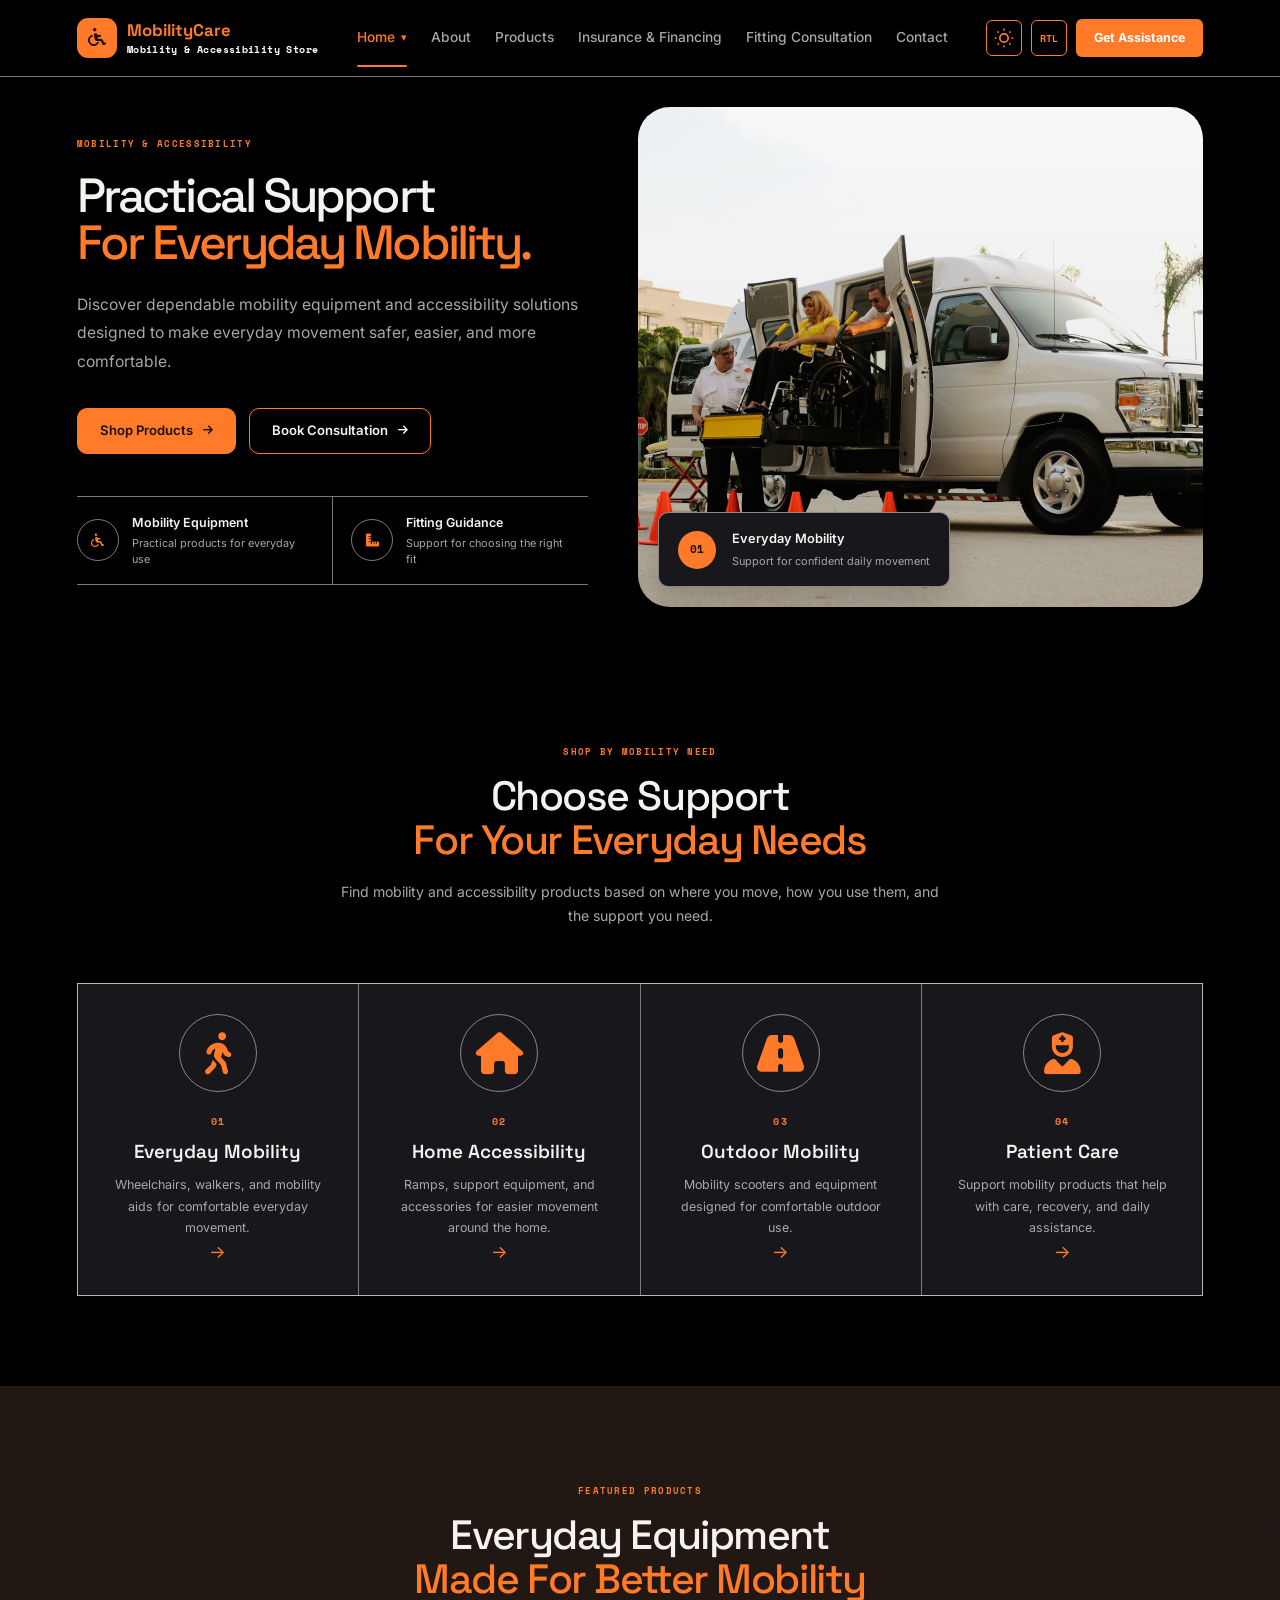
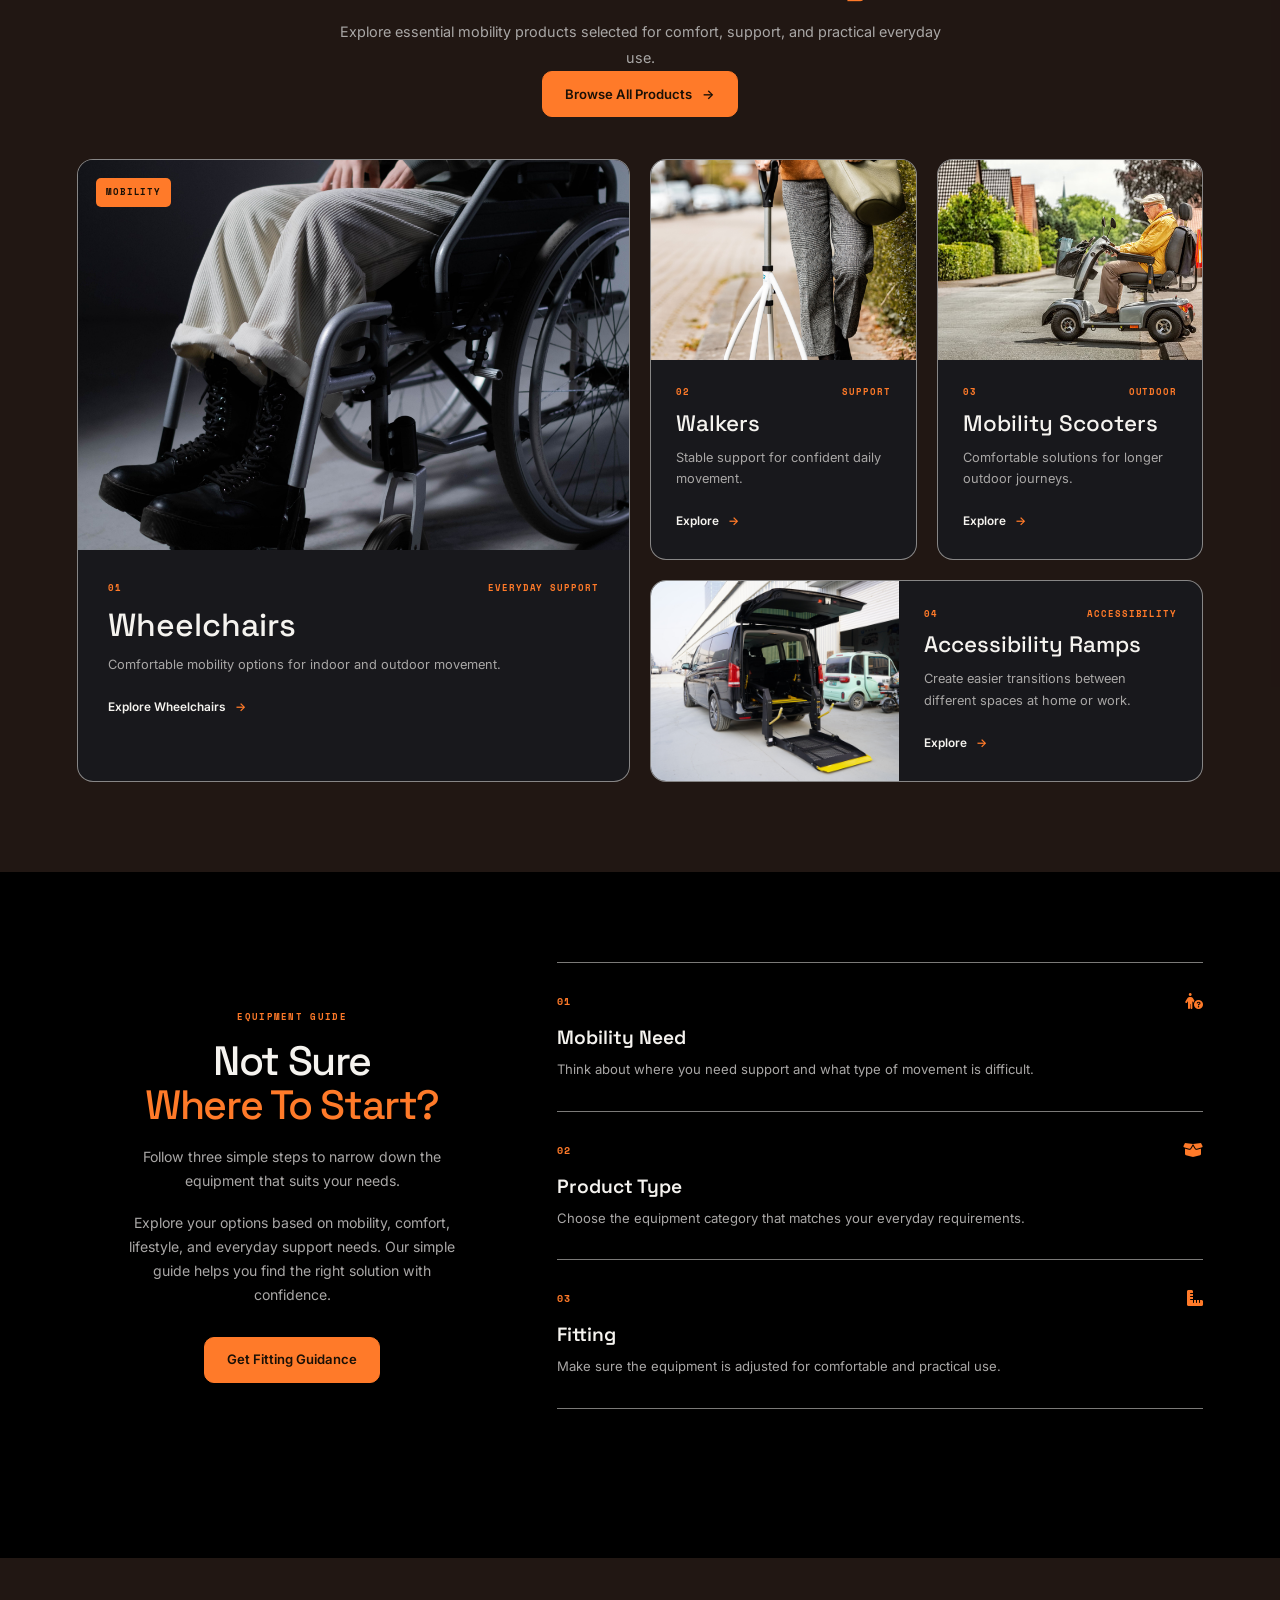
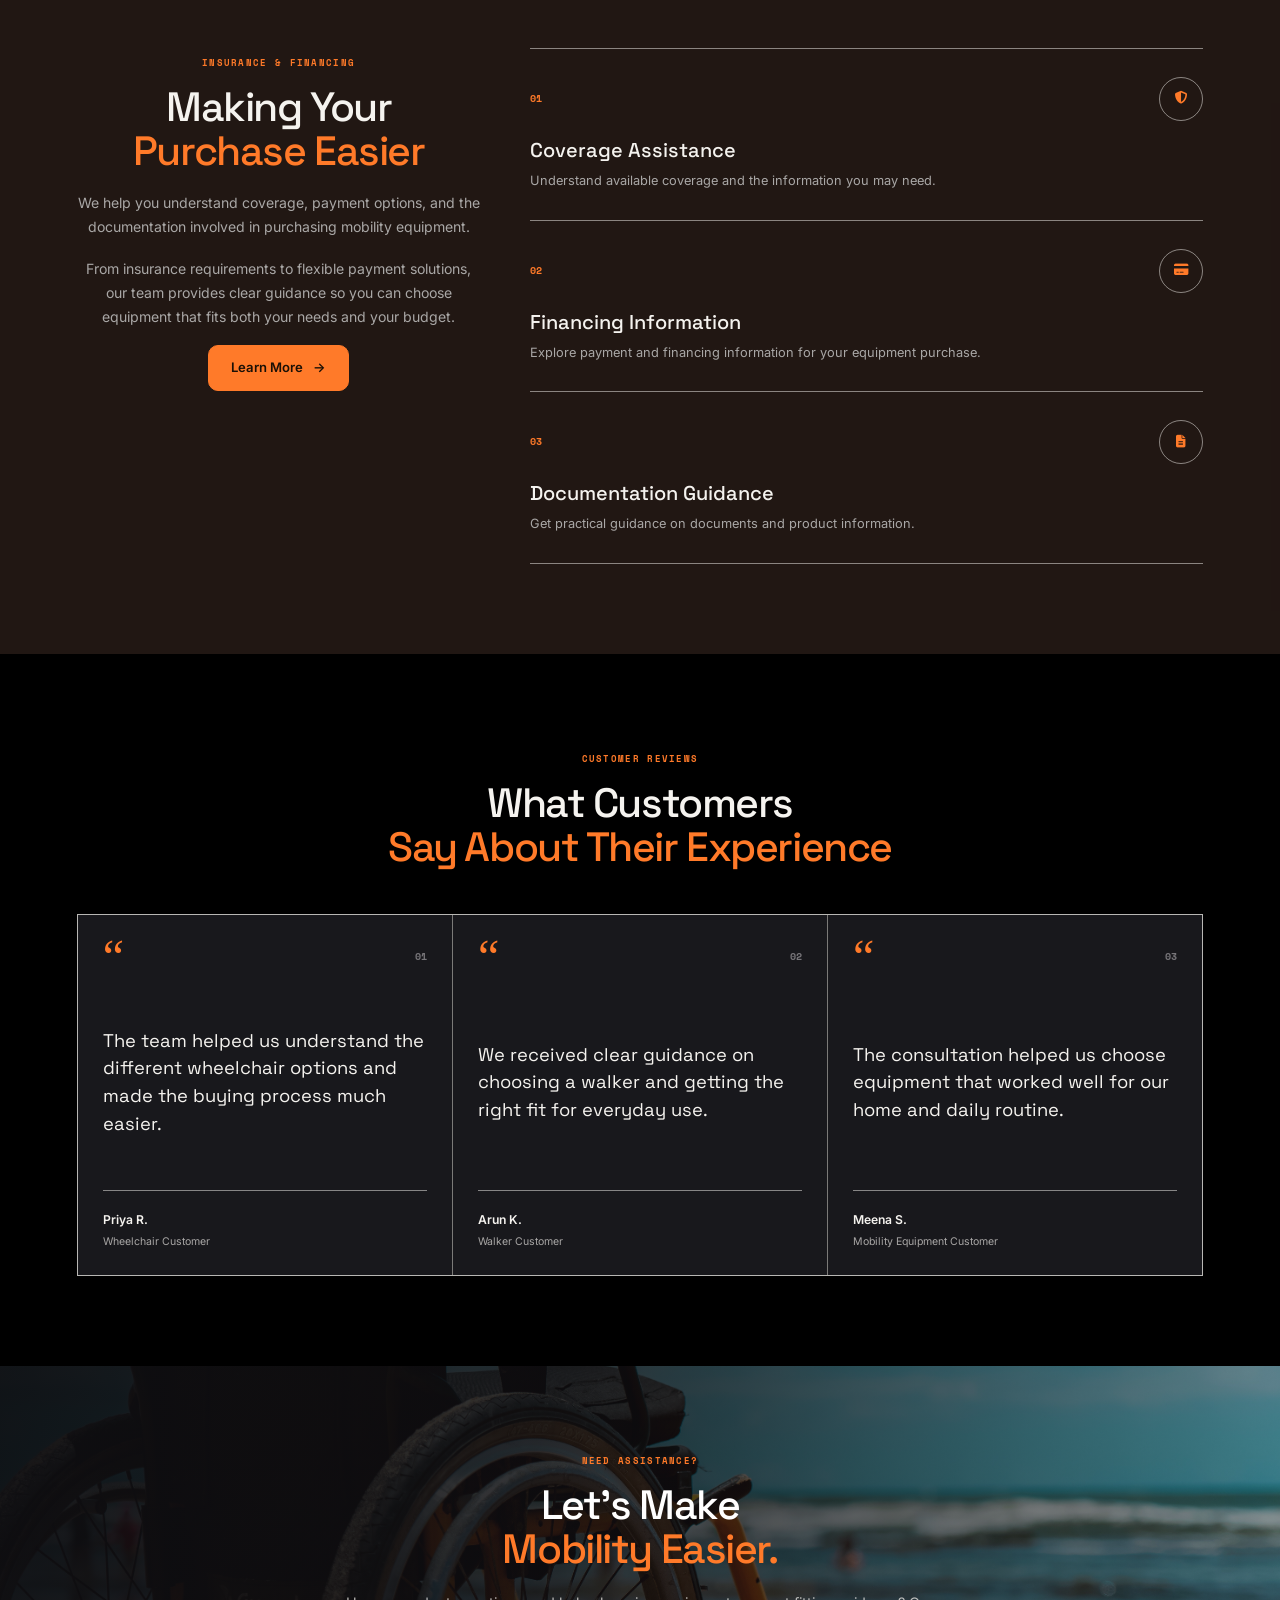
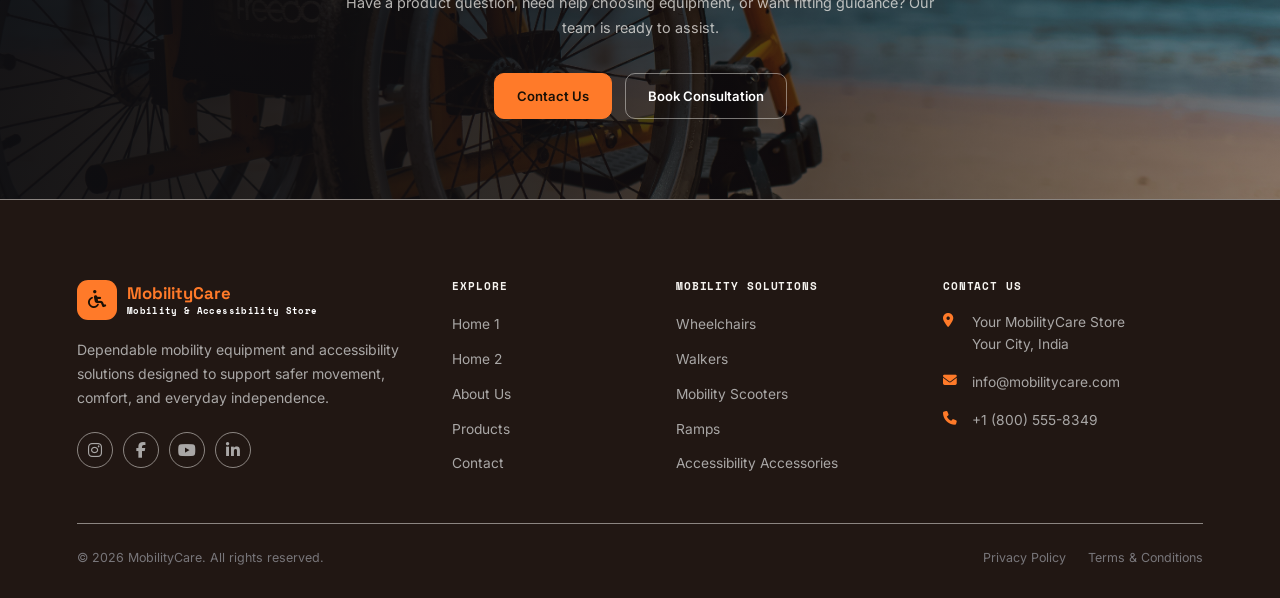
==== commit b23d7418: "first commit" ====
--- a/index.html
+++ b/index.html
@@ -88,7 +88,7 @@
                     </a>
                 </li>
   <div class="mobile-assistance">
-        <a href="contact.html" class="btn-nav-login">
+        <a href="enquiry.html" class="btn-nav-login">
             Get Assistance
         </a>
     </div>
@@ -146,7 +146,7 @@
                 <span>RTL</span>
             </button>
 
-            <a href="contact.html"
+            <a href="enquiry.html"
                class="btn-nav-login"
                id="contact-btn">
                 Get Assistance
--- a/css/index.css
+++ b/css/index.css
@@ -197,14 +197,17 @@
 
 .logo-subtitle {
     margin-top: 3px;
-
     font-family: var(--mono);
-    font-size: 0.56rem;
+    font-size: 0.6rem;
     letter-spacing: 0.04em;
-
-    color: var(--text-muted);
-}
-
+    font-weight: bold;
+    color: #000000;
+}
+
+/* Dark Mode */
+body:not(.light) .logo-subtitle {
+    color: #FFFFFF;
+}
 
 
 .navbar-menu {
@@ -783,10 +786,7 @@
     transform: translateX(-3px);
 }
 
-body[dir="rtl"] .brand-col,
-body[dir="rtl"] .footer-col {
-    text-align: right;
-}
+
 
 
 
@@ -1903,13 +1903,13 @@
 
 
 
-.section-label {
+.section-label,.section-eyebrow {
     display: inline-block;
 
     color: var(--secondary);
 
     font-family: var(--mono);
-    font-size: .68rem;
+    font-size: .58rem;
     font-weight: 700;
     letter-spacing: .14em;
     line-height: 1.4;
@@ -1984,7 +1984,7 @@
 main .btn-outline {
     background: transparent;
     color: var(--text);
-    border: 1px solid var(--border);
+    border: 1px solid var(--secondary);
 }
 
 main .btn-outline:hover {
@@ -2158,7 +2158,7 @@
     position: relative;
 
     width: 100%;
-    height: 560px;
+    height: 440px;
 
     overflow: hidden;
 
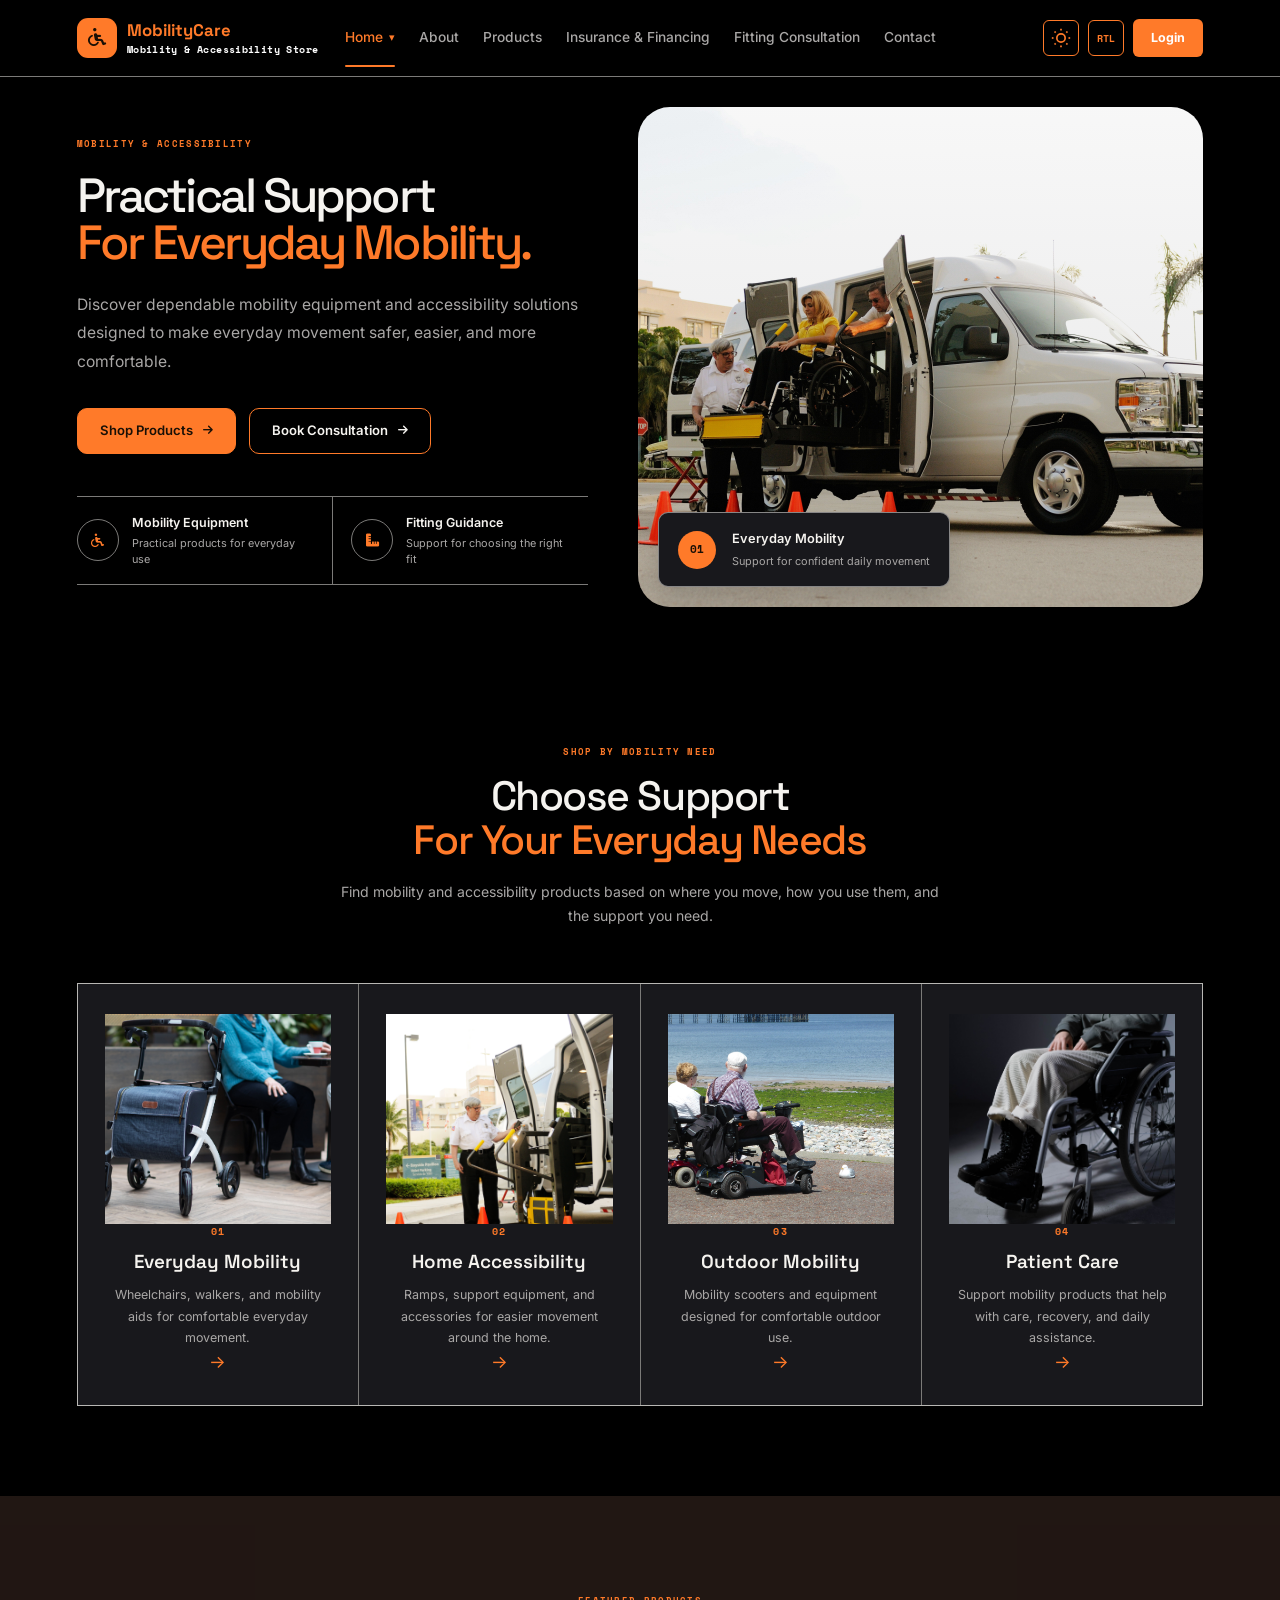
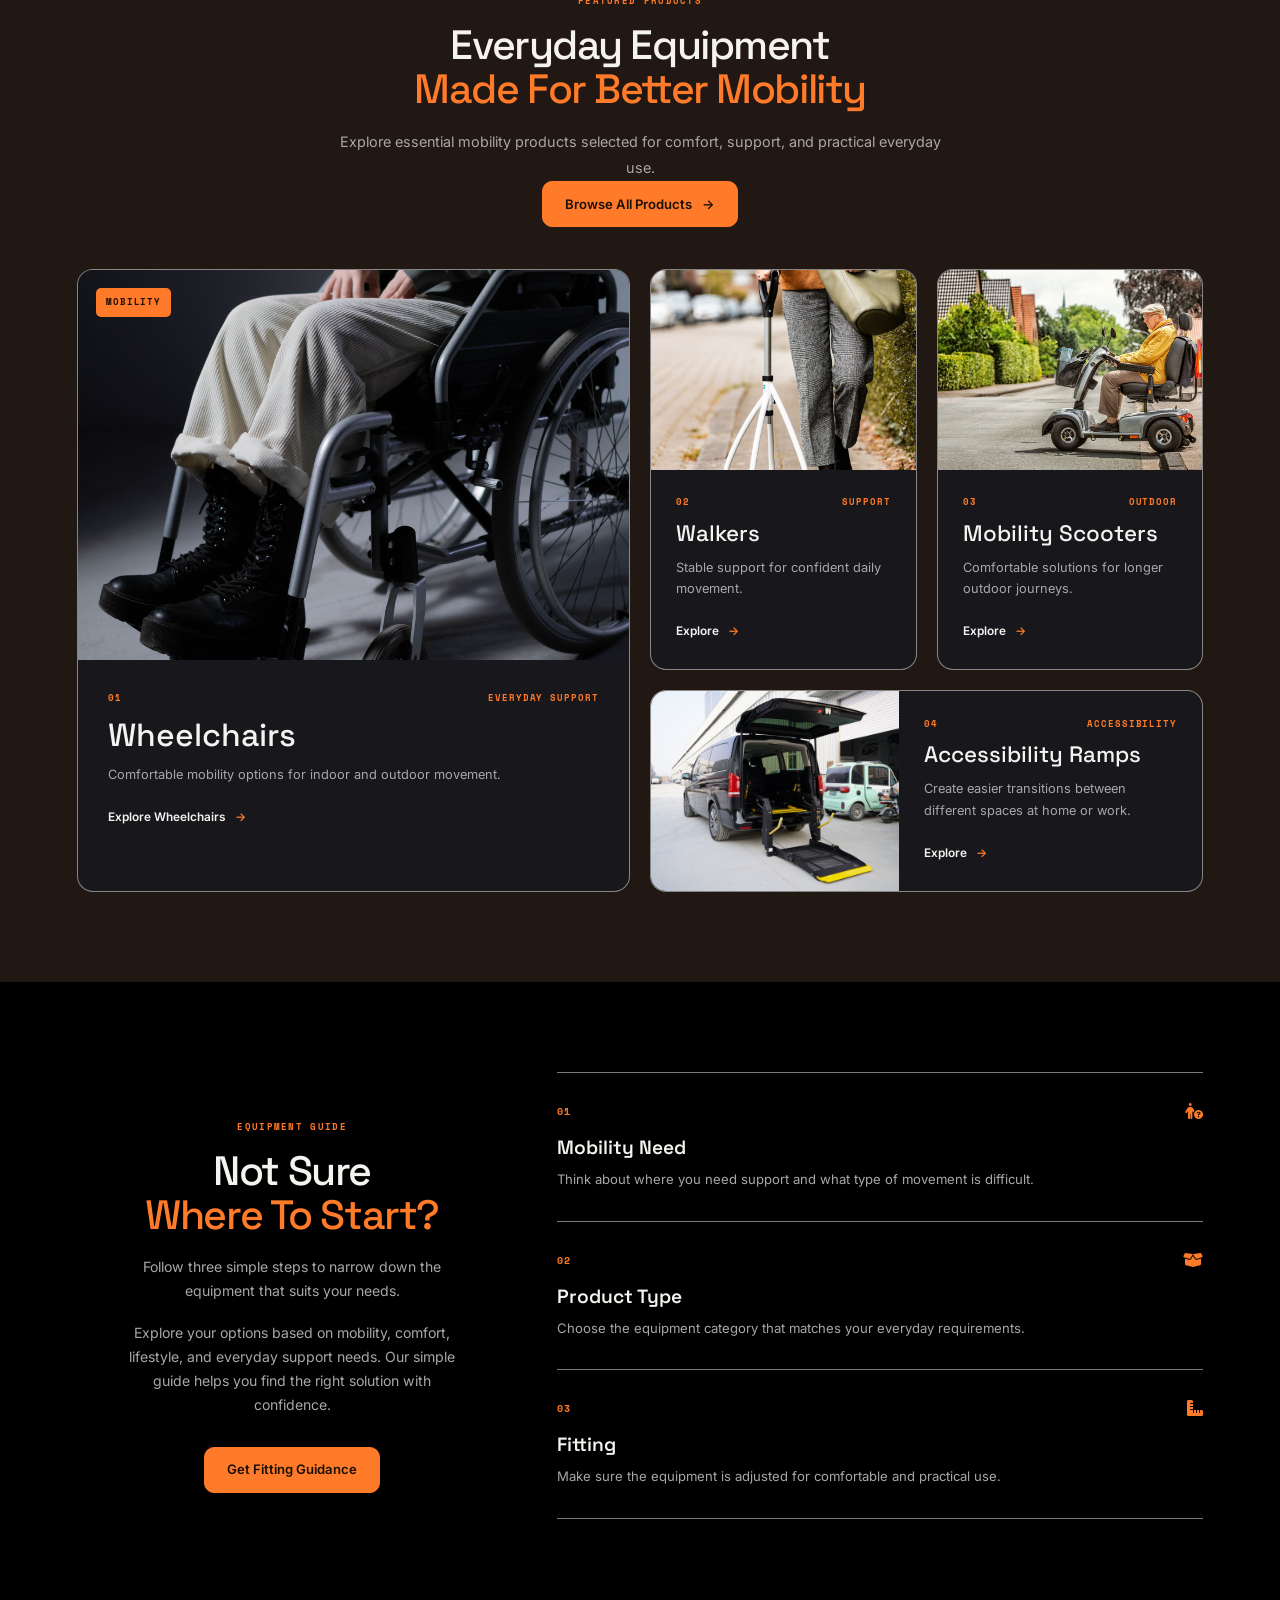
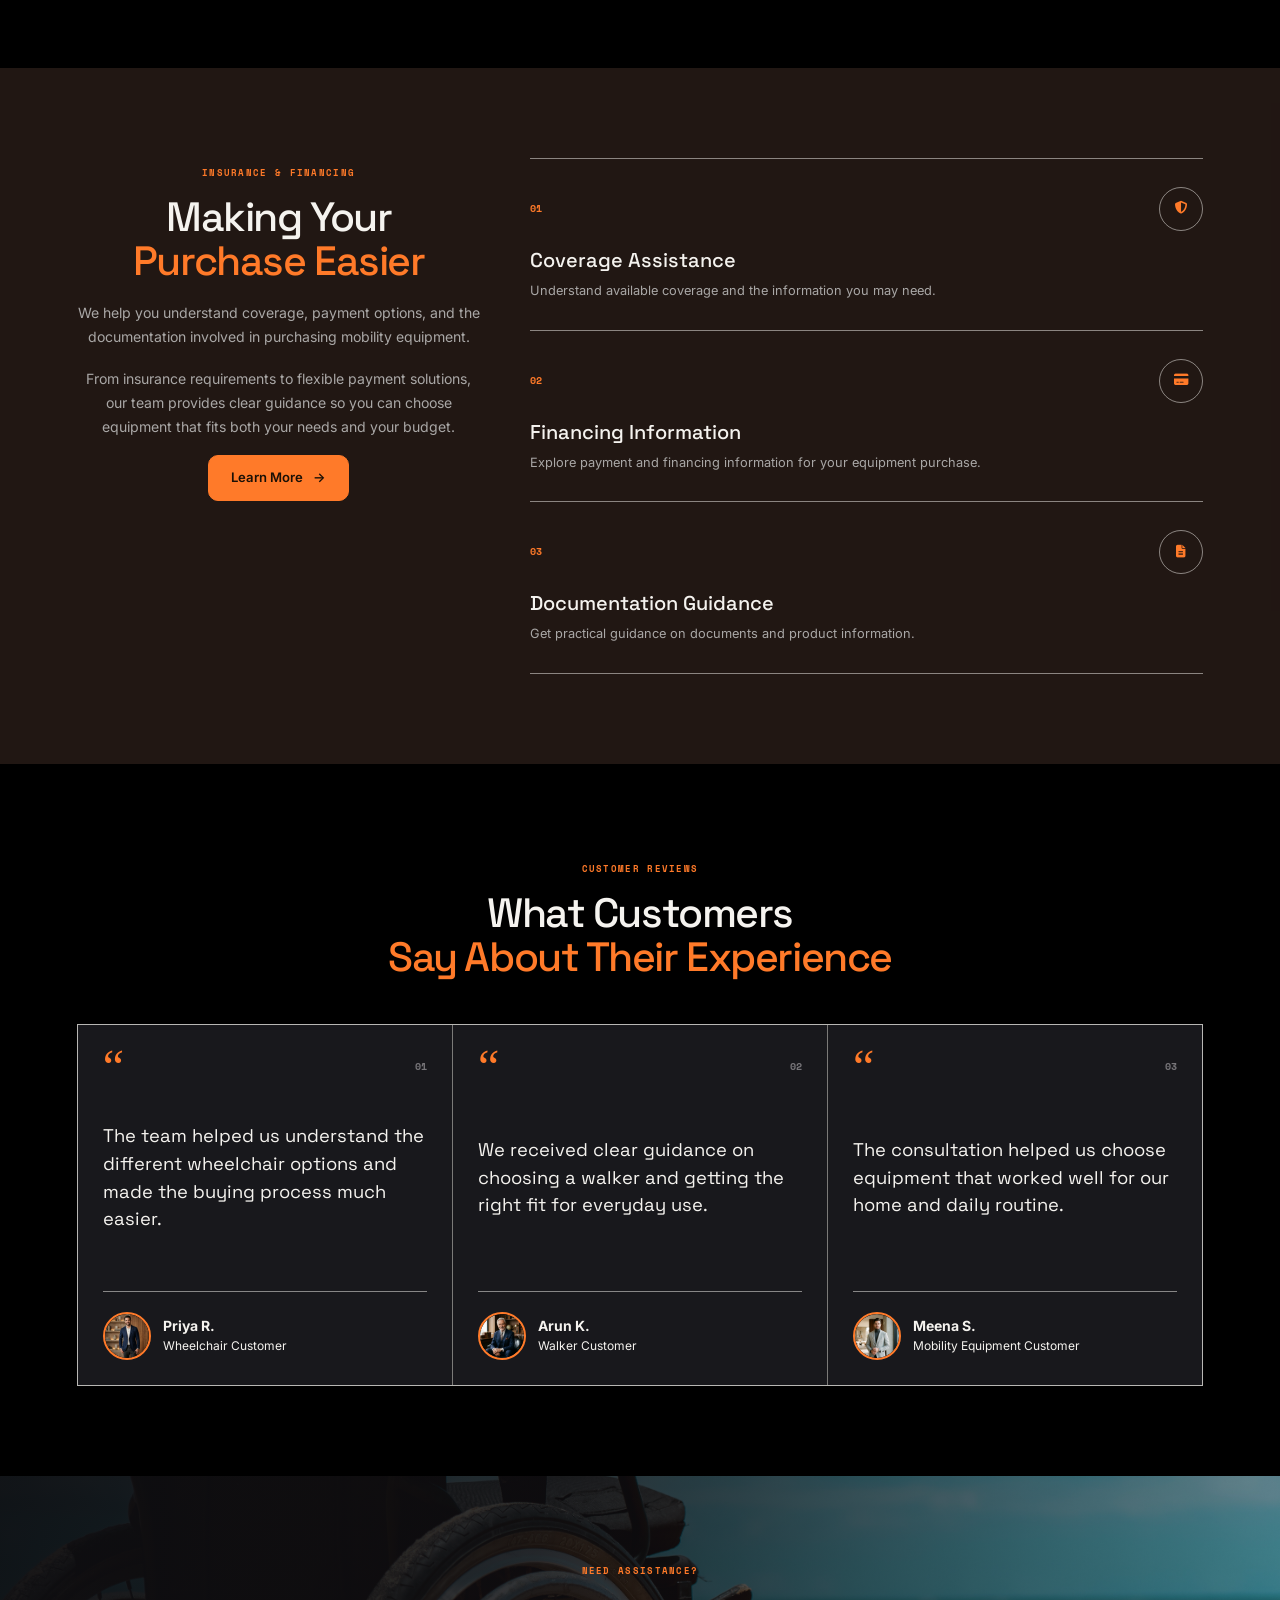
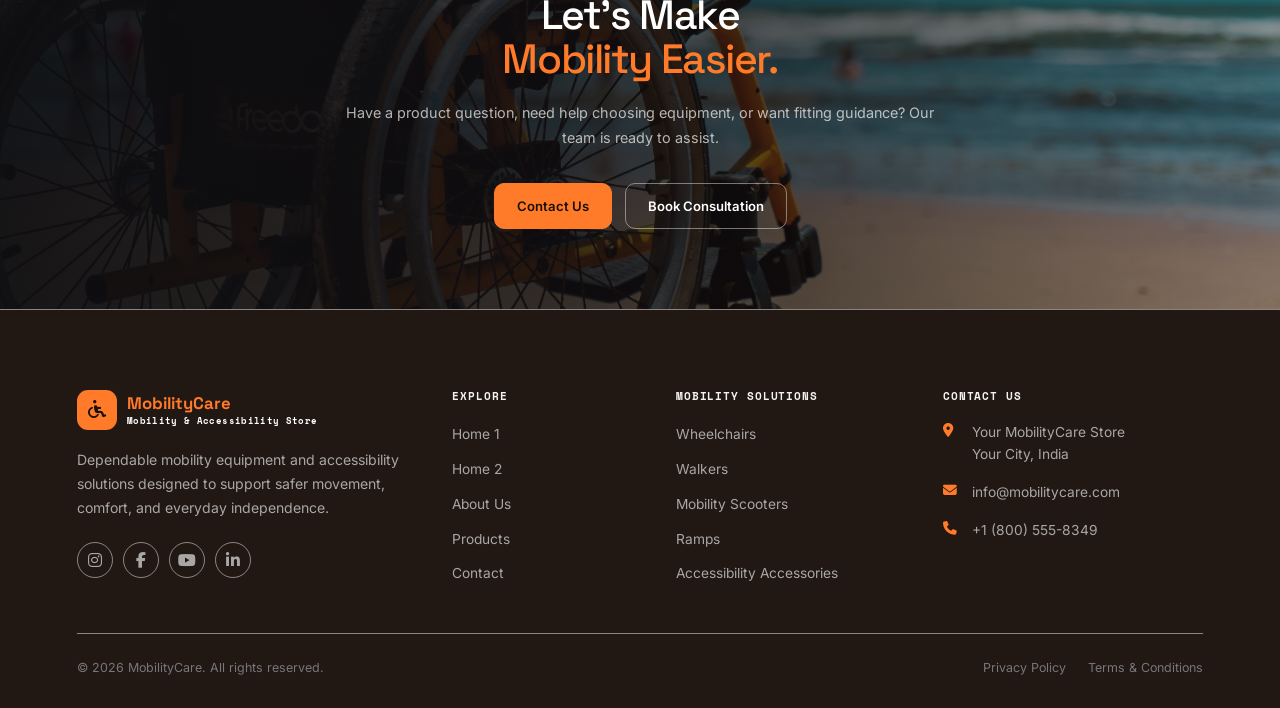
==== commit 671fbf82: "first commit" ====
--- a/index.html
+++ b/index.html
@@ -88,9 +88,14 @@
                     </a>
                 </li>
   <div class="mobile-assistance">
-        <a href="enquiry.html" class="btn-nav-login">
-            Get Assistance
-        </a>
+        <a
+        href="login.html"
+        class="btn-nav-login login-nav-btn"
+        id="login-btn">
+
+        Login
+
+    </a>
     </div>
             </ul>
         </nav>
@@ -145,12 +150,15 @@
 
                 <span>RTL</span>
             </button>
-
-            <a href="enquiry.html"
-               class="btn-nav-login"
-               id="contact-btn">
-                Get Assistance
-            </a>
+ <a
+        href="login.html"
+        class="btn-nav-login login-nav-btn"
+        id="login-btn">
+
+        Login
+
+    </a>
+            
 
               <button
                 id="mobile-menu-btn"
@@ -284,103 +292,140 @@
 
 
     
-    <section class="mobility-needs-section">
-        <div class="container">
-
-            <div class="mobility-needs-header">
-                <div>
-                    <span class="section-label">SHOP BY MOBILITY NEED</span>
-
-                    <h2>
-                        Choose Support
-                        <br>
-                      <span>  For Your Everyday Needs</span>
-                    </h2>
-                </div>
-
-                <p>
-                    Find mobility and accessibility products based on
-                    where you move, how you use them, and the support you need.
-                </p>
-            </div>
-
-
-            <div class="mobility-needs-grid">
-
-                <a href="products.html" class="mobility-need-card">
-                    <div class="need-icon">
-                        <i class="fa-solid fa-person-walking"></i>
-                    </div>
-
-                    <div class="need-content">
-                        <span class="need-number">01</span>
-                        <h3>Everyday Mobility</h3>
-                        <p>
-                            Wheelchairs, walkers, and mobility aids
-                            for comfortable everyday movement.
-                        </p>
-                    </div>
-
-                    <span class="card-arrow">→</span>
-                </a>
-
-
-                <a href="products.html" class="mobility-need-card">
-                    <div class="need-icon">
-                        <i class="fa-solid fa-house"></i>
-                    </div>
-
-                    <div class="need-content">
-                        <span class="need-number">02</span>
-                        <h3>Home Accessibility</h3>
-                        <p>
-                            Ramps, support equipment, and accessories
-                            for easier movement around the home.
-                        </p>
-                    </div>
-
-                    <span class="card-arrow">→</span>
-                </a>
-
-
-                <a href="products.html" class="mobility-need-card">
-                    <div class="need-icon">
-                        <i class="fa-solid fa-road"></i>
-                    </div>
-
-                    <div class="need-content">
-                        <span class="need-number">03</span>
-                        <h3>Outdoor Mobility</h3>
-                        <p>
-                            Mobility scooters and equipment designed
-                            for comfortable outdoor use.
-                        </p>
-                    </div>
-
-                    <span class="card-arrow">→</span>
-                </a>
-
-
-                <a href="products.html" class="mobility-need-card">
-                    <div class="need-icon">
-                        <i class="fa-solid fa-user-nurse"></i>
-                    </div>
-
-                    <div class="need-content">
-                        <span class="need-number">04</span>
-                        <h3>Patient Care</h3>
-                        <p>
-                            Support  mobility products that help with care,
-                            recovery, and daily assistance.
-                        </p>
-                    </div>
-
-                    <span class="card-arrow">→</span>
-                </a>
-
-            </div>
-        </div>
-    </section>
+    <!-- =========================================================
+     SHOP BY MOBILITY NEED
+     ========================================================= -->
+
+<section class="mobility-needs-section">
+    <div class="container">
+
+        <div class="mobility-needs-header">
+            <div>
+                <span class="section-label">SHOP BY MOBILITY NEED</span>
+
+                <h2>
+                    Choose Support
+                    <br>
+                    <span>For Your Everyday Needs</span>
+                </h2>
+            </div>
+
+            <p>
+                Find mobility and accessibility products based on
+                where you move, how you use them, and the support you need.
+            </p>
+        </div>
+
+
+        <div class="mobility-needs-grid">
+
+            
+            <a href="products.html" class="mobility-need-card">
+
+                <div class="need-image">
+                    <img
+                        src="Images/Walkers & Rollators.jpg"
+                        alt="Everyday mobility equipment including walkers"
+                    >
+                </div>
+
+                <div class="need-content">
+                    <span class="need-number">01</span>
+
+                    <h3>Everyday Mobility</h3>
+
+                    <p>
+                        Wheelchairs, walkers, and mobility aids
+                        for comfortable everyday movement.
+                    </p>
+                </div>
+
+                <span class="card-arrow">→</span>
+
+            </a>
+
+
+            
+            <a href="products.html" class="mobility-need-card">
+
+                <div class="need-image">
+                    <img
+                        src="Images/Accessibility ramp.jpg"
+                        alt="Accessibility ramp for home access"
+                    >
+                </div>
+
+                <div class="need-content">
+                    <span class="need-number">02</span>
+
+                    <h3>Home Accessibility</h3>
+
+                    <p>
+                        Ramps, support equipment, and accessories
+                        for easier movement around the home.
+                    </p>
+                </div>
+
+                <span class="card-arrow">→</span>
+
+            </a>
+
+
+            
+            <a href="products.html" class="mobility-need-card">
+
+                <div class="need-image">
+                    <img
+                        src="Images/Mobility scooter.jpg "
+                        alt="Mobility scooter for outdoor movement"
+                    >
+                </div>
+
+                <div class="need-content">
+                    <span class="need-number">03</span>
+
+                    <h3>Outdoor Mobility</h3>
+
+                    <p>
+                        Mobility scooters and equipment designed
+                        for comfortable outdoor use.
+                    </p>
+                </div>
+
+                <span class="card-arrow">→</span>
+
+            </a>
+
+
+            
+            <a href="products.html" class="mobility-need-card">
+
+                <div class="need-image">
+                    <img
+                        src="Images/Wheelchairs.jpg"
+                        alt="Wheelchair for patient care and mobility support"
+                    >
+                </div>
+
+                <div class="need-content">
+                    <span class="need-number">04</span>
+
+                    <h3>Patient Care</h3>
+
+                    <p>
+                        Support mobility products that help with care,
+                        recovery, and daily assistance.
+                    </p>
+                </div>
+
+                <span class="card-arrow">→</span>
+
+            </a>
+
+        </div>
+
+    </div>
+</section>
 
 
     
@@ -757,95 +802,127 @@
     </section>
 
 
-    
-    <section class="customer-reviews-section">
-        <div class="container">
-
-            <div class="reviews-header">
-
-                <div>
-                    <span class="section-label">
-                        CUSTOMER REVIEWS
-                    </span>
-
-                    <h2>
-                        What Customers
-                        <br>
-                     <span>   Say About Their Experience</span>
-                    </h2>
-                </div>
-
-                
-
-            </div>
-
-
-            <div class="reviews-list">
-
-                <article class="review-card">
-
-                    <div class="review-top">
-                        <span class="review-quote">“</span>
-                        <span class="review-number">01</span>
+   <section class="customer-reviews-section">
+    <div class="container">
+
+        <div class="reviews-header">
+
+            <div>
+                <span class="section-label">
+                    CUSTOMER REVIEWS
+                </span>
+
+                <h2>
+                    What Customers
+                    <br>
+                    <span>Say About Their Experience</span>
+                </h2>
+            </div>
+
+        </div>
+
+
+        <div class="reviews-list">
+
+            
+            <article class="review-card">
+
+                <div class="review-top">
+                    <span class="review-quote">“</span>
+                    <span class="review-number">01</span>
+                </div>
+
+                <p>
+                    The team helped us understand the different
+                    wheelchair options and made the buying process
+                    much easier.
+                </p>
+
+                <div class="review-author">
+
+                    <div class="reviewer-profile">
+                        <img
+                            src="Images/team-1.png"
+                            alt="Priya R."
+                        >
                     </div>
 
-                    <p>
-                        The team helped us understand the different
-                        wheelchair options and made the buying process
-                        much easier.
-                    </p>
-
-                    <div class="review-author">
+                    <div class="review-author-info">
                         <strong>Priya R.</strong>
                         <span>Wheelchair Customer</span>
                     </div>
 
-                </article>
-
-
-                <article class="review-card">
-
-                    <div class="review-top">
-                        <span class="review-quote">“</span>
-                        <span class="review-number">02</span>
+                </div>
+
+            </article>
+
+
+            
+            <article class="review-card">
+
+                <div class="review-top">
+                    <span class="review-quote">“</span>
+                    <span class="review-number">02</span>
+                </div>
+
+                <p>
+                    We received clear guidance on choosing a walker
+                    and getting the right fit for everyday use.
+                </p>
+
+                <div class="review-author">
+
+                    <div class="reviewer-profile">
+                        <img
+                            src="Images/team-2.png"
+                            alt="Arun K."
+                        >
                     </div>
 
-                    <p>
-                        We received clear guidance on choosing a walker
-                        and getting the right fit for everyday use.
-                    </p>
-
-                    <div class="review-author">
+                    <div class="review-author-info">
                         <strong>Arun K.</strong>
                         <span>Walker Customer</span>
                     </div>
 
-                </article>
-
-
-                <article class="review-card">
-
-                    <div class="review-top">
-                        <span class="review-quote">“</span>
-                        <span class="review-number">03</span>
+                </div>
+
+            </article>
+
+
+            
+            <article class="review-card">
+
+                <div class="review-top">
+                    <span class="review-quote">“</span>
+                    <span class="review-number">03</span>
+                </div>
+
+                <p>
+                    The consultation helped us choose equipment
+                    that worked well for our home and daily routine.
+                </p>
+
+                <div class="review-author">
+
+                    <div class="reviewer-profile">
+                        <img
+                            src="Images/team-3.png"
+                            alt="Meena S."
+                        >
                     </div>
 
-                    <p>
-                        The consultation helped us choose equipment
-                        that worked well for our home and daily routine.
-                    </p>
-
-                    <div class="review-author">
+                    <div class="review-author-info">
                         <strong>Meena S.</strong>
                         <span>Mobility Equipment Customer</span>
                     </div>
 
-                </article>
-
-            </div>
-        </div>
-    </section>
-
+                </div>
+
+            </article>
+
+        </div>
+    </div>
+</section>
 
     
     <section class="contact-cta-section">
--- a/css/index.css
+++ b/css/index.css
@@ -204,7 +204,7 @@
     color: #000000;
 }
 
-/* Dark Mode */
+
 body:not(.light) .logo-subtitle {
     color: #FFFFFF;
 }
@@ -3030,7 +3030,7 @@
 
 .review-author {
     display: flex;
-    flex-direction: column;
+   
 
     padding-top: 20px;
 
@@ -4356,7 +4356,7 @@
     display: block;
 }
 
-/* Home parent active when Home 1 or Home 2 is current page */
+
 html.home-page .dropdown > .dropdown-toggle {
     color: var(--secondary);
 }
@@ -4365,13 +4365,13 @@
     background: var(--secondary);
 }
 
-/* Active dropdown item */
+
 .dropdown-menu .dropdown-link.active {
     color: var(--secondary);
     background: var(--tint);
 }
 
-/* Active dropdown item indicator */
+
 .dropdown-menu .dropdown-link.active::before {
     content: "";
     position: absolute;
@@ -4384,23 +4384,392 @@
     transform: translateY(-50%);
 }
 
-/* RTL active indicator */
+
 html[dir="rtl"] .dropdown-menu .dropdown-link.active::before {
     left: auto;
     right: 0;
     border-radius: 4px 0 0 4px;
 }
 
-/* Keep Home active while hovering */
+
 .dropdown:hover > .dropdown-toggle {
     color: var(--secondary);
 }
 
-/* Dropdown caret */
+
 .dropdown-toggle .dropdown-caret {
     transition: transform 0.25s ease;
 }
 
 .dropdown:hover .dropdown-caret {
     transform: rotate(180deg);
-}+}
+
+.mobility-need-card .need-image {
+    width: 100%;
+    height: 210px;
+    overflow: hidden;
+}
+
+.mobility-need-card .need-image img {
+    width: 100%;
+    height: 100%;
+    display: block;
+    object-fit: cover;
+    object-position: center;
+    transition: transform 0.4s ease;
+}
+
+.mobility-need-card:hover .need-image img {
+    transform: scale(1.05);
+}
+
+
+
+@media (max-width: 1024px) {
+    .mobility-need-card .need-image {
+        height: 220px;
+    }
+}
+
+@media (max-width: 640px) {
+    .mobility-need-card .need-image {
+        height: 230px;
+    }
+}
+
+@media (max-width: 480px) {
+    .mobility-need-card .need-image {
+        height: 210px;
+    }
+}
+
+@media (max-width: 380px) {
+    .mobility-need-card .need-image {
+        height: 190px;
+    }
+}
+
+.review-author {
+    display: flex;
+    align-items: center;
+    gap: 12px;
+    margin-top: 20px;
+}
+
+
+.reviewer-profile {
+    width: 48px;
+    height: 48px;
+    min-width: 48px;
+    flex-shrink: 0;
+    overflow: hidden;
+    border-radius: 50%;
+    background: var(--surface);
+    border: 2px solid var(--secondary);
+}
+
+.reviewer-profile img {
+    width: 100%;
+    height: 100%;
+    display: block;
+    object-fit: cover;
+    object-position: center;
+    border-radius: 50%;
+}
+
+
+.review-author-info {
+    display: flex;
+    flex-direction: column;
+    justify-content: center;
+    gap: 3px;
+    min-width: 0;
+}
+
+.review-author-info strong {
+    display: block;
+    margin: 0;
+    font-size: 14px;
+    font-weight: 700;
+    line-height: 1.3;
+    color: var(--text);
+}
+
+.review-author-info span {
+    display: block;
+    margin: 0;
+    font-size: 12px;
+    font-weight: 400;
+    line-height: 1.4;
+    color: var(--muted);
+}
+
+
+
+body[dir="rtl"] .review-author {
+    flex-direction: row-reverse;
+}
+
+body[dir="rtl"] .review-author-info {
+    text-align: right;
+}
+
+
+@media (max-width: 640px) {
+
+    .review-author {
+        gap: 10px;
+        margin-top: 18px;
+    }
+
+    .reviewer-profile {
+        width: 44px;
+        height: 44px;
+        min-width: 44px;
+    }
+
+    .review-author-info strong {
+        font-size: 13px;
+    }
+
+    .review-author-info span {
+        font-size: 11px;
+    }
+
+}
+
+
+@media (min-width: 1024px) and (max-width: 1279px) {
+
+    .navbar-container {
+        width: 100%;
+        max-width: 1280px;
+
+        min-height: 72px;
+
+        display: grid;
+        grid-template-columns: 220px minmax(0, 1fr) 220px;
+
+        align-items: center;
+
+        gap: 20px;
+
+        padding-inline: 4vw;
+    }
+
+
+
+    .navbar-logo {
+        justify-self: start;
+
+        width: max-content;
+
+        display: flex;
+        align-items: center;
+    }
+
+
+
+    .navbar-menu {
+        position: static !important;
+
+        display: flex !important;
+
+        width: 100% !important;
+
+        height: 100%;
+
+        align-items: center;
+        justify-content: center;
+
+        padding: 0 !important;
+
+        margin: 0 !important;
+
+        background: transparent !important;
+
+        border: 0 !important;
+
+        box-shadow: none !important;
+    }
+
+
+    .menu-list {
+        width: 100%;
+
+        display: flex;
+
+        align-items: center;
+        justify-content: center;
+
+        gap: clamp(14px, 1.5vw, 22px);
+
+        margin: 0;
+        padding: 0;
+
+        white-space: nowrap;
+    }
+
+
+    .menu-item {
+        display: flex;
+        align-items: center;
+
+        height: 100%;
+    }
+
+
+    .menu-link {
+        display: inline-flex;
+
+        align-items: center;
+        justify-content: center;
+
+        min-height: 40px;
+
+        padding: 8px 0;
+
+        white-space: nowrap;
+
+        font-size: clamp(0.72rem, 1.75vw, 0.84rem);
+
+        text-align: center;
+    }
+
+
+    
+
+    .menu-link.active::after {
+        left: 0;
+        right: 0;
+        bottom: -8px;
+
+        width: 100%;
+    }
+
+
+
+    .navbar-actions {
+        width: 100%;
+
+        display: flex !important;
+
+        align-items: center;
+        justify-content: flex-end;
+
+        gap: 8px;
+
+        white-space: nowrap;
+    }
+
+
+    .navbar-actions .nav-icon-btn {
+        flex: 0 0 36px;
+    }
+
+
+    .navbar-actions .btn-nav-login {
+        display: inline-flex !important;
+
+        flex: 0 0 auto;
+
+        min-height: 36px;
+
+        padding-inline: 14px;
+
+        white-space: nowrap;
+    }
+
+
+    
+
+    .mobile-menu-hamburger {
+        display: none !important;
+    }
+
+
+
+    .dropdown-menu {
+        top: calc(100% + 12px);
+
+        left: 50%;
+
+        min-width: 190px;
+
+        z-index: 10000;
+    }
+
+
+
+    html[dir="rtl"] .navbar-container {
+        direction: rtl;
+    }
+
+    html[dir="rtl"] .navbar-logo {
+        justify-self: start;
+    }
+
+    html[dir="rtl"] .navbar-actions {
+        justify-content: flex-start;
+    }
+
+    html[dir="rtl"] .dropdown-menu {
+        left: auto;
+        right: 50%;
+
+        transform:
+            translateX(50%)
+            translateY(7px);
+    }
+
+    html[dir="rtl"]
+    .dropdown:hover .dropdown-menu,
+    html[dir="rtl"]
+    .dropdown:focus-within .dropdown-menu,
+    html[dir="rtl"]
+    .dropdown.open .dropdown-menu {
+        transform:
+            translateX(50%)
+            translateY(0);
+    }
+}
+
+
+
+@media (min-width: 1280px) {
+
+    .navbar-container {
+        grid-template-columns:
+            minmax(210px, 1fr)
+            auto
+            minmax(210px, 1fr);
+
+        gap: 30px;
+    }
+
+    .navbar-logo {
+        justify-self: start;
+    }
+
+    .navbar-menu {
+        justify-self: center;
+
+        width: auto !important;
+    }
+
+    .menu-list {
+        gap: 24px;
+    }
+
+    .navbar-actions {
+        justify-self: end;
+
+        width: auto;
+    }
+
+    html[dir="rtl"] .navbar-actions {
+        justify-self: start;
+    }
+}
+
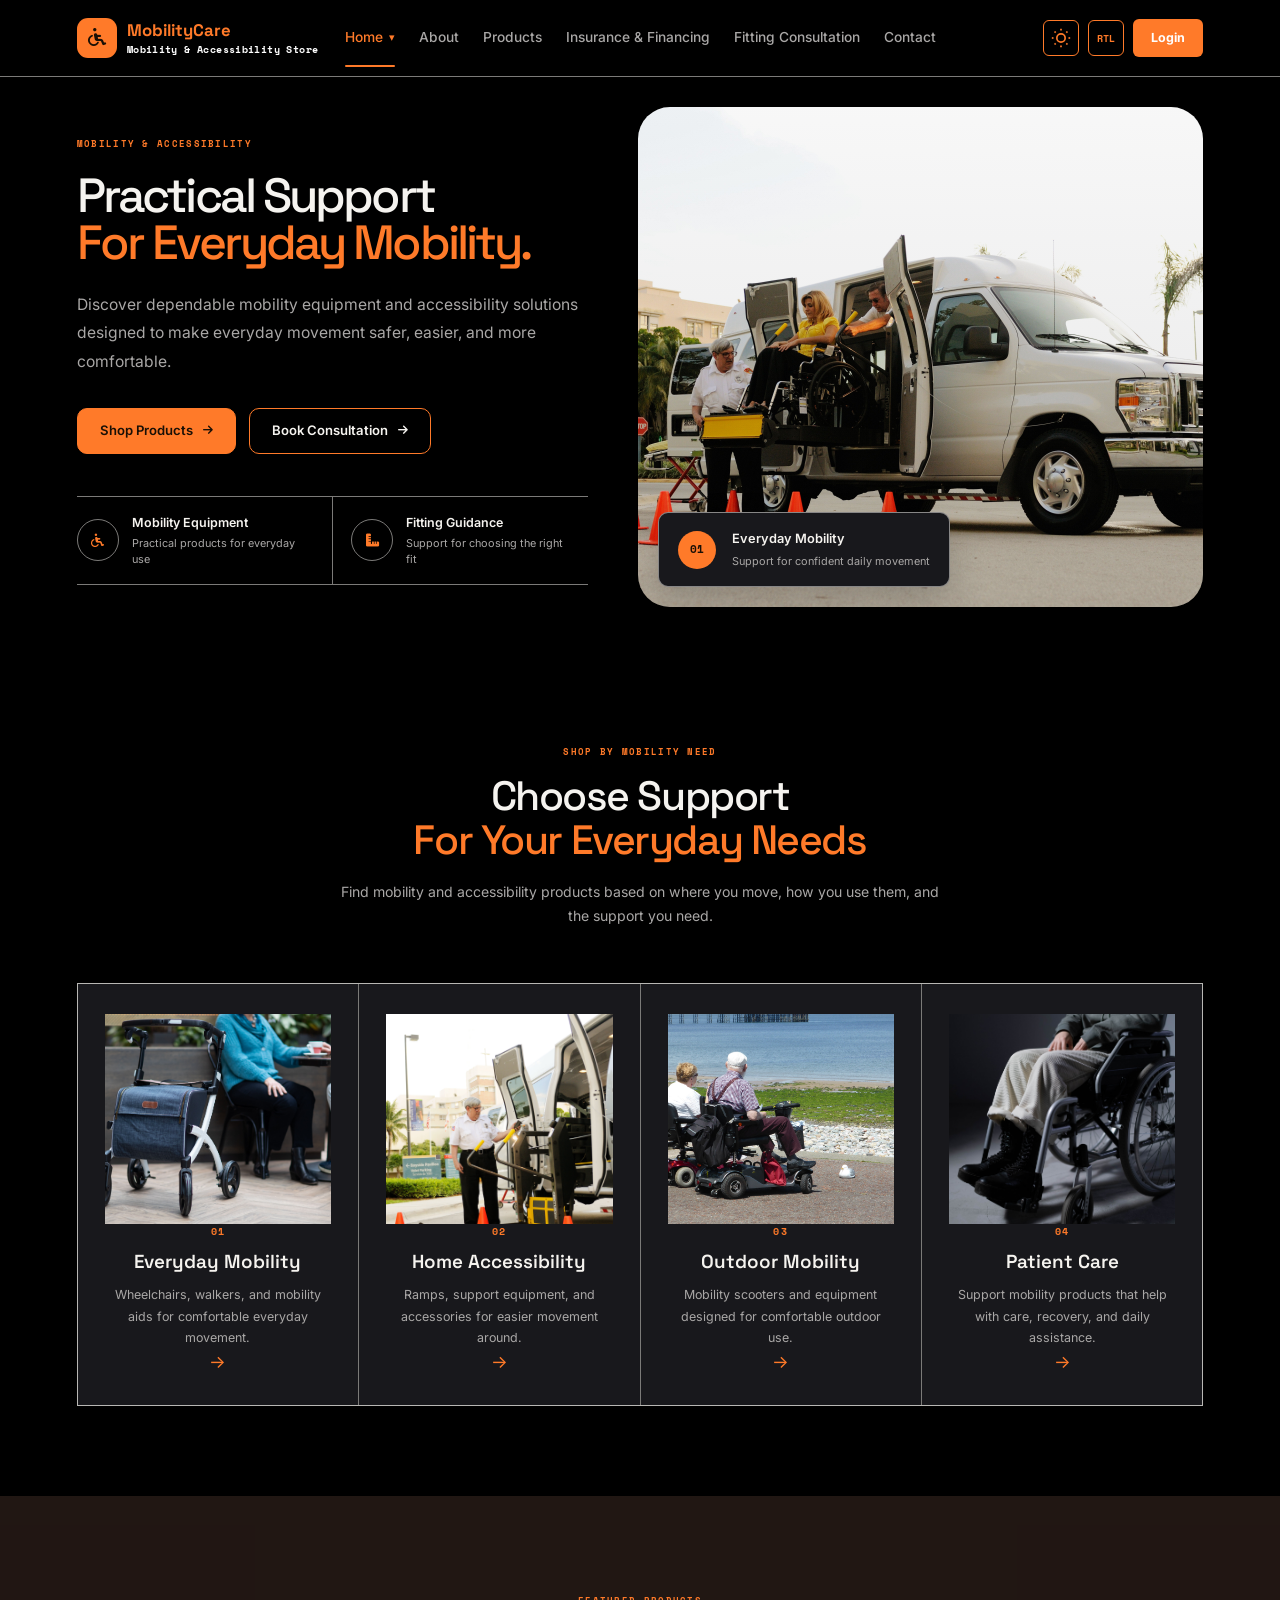
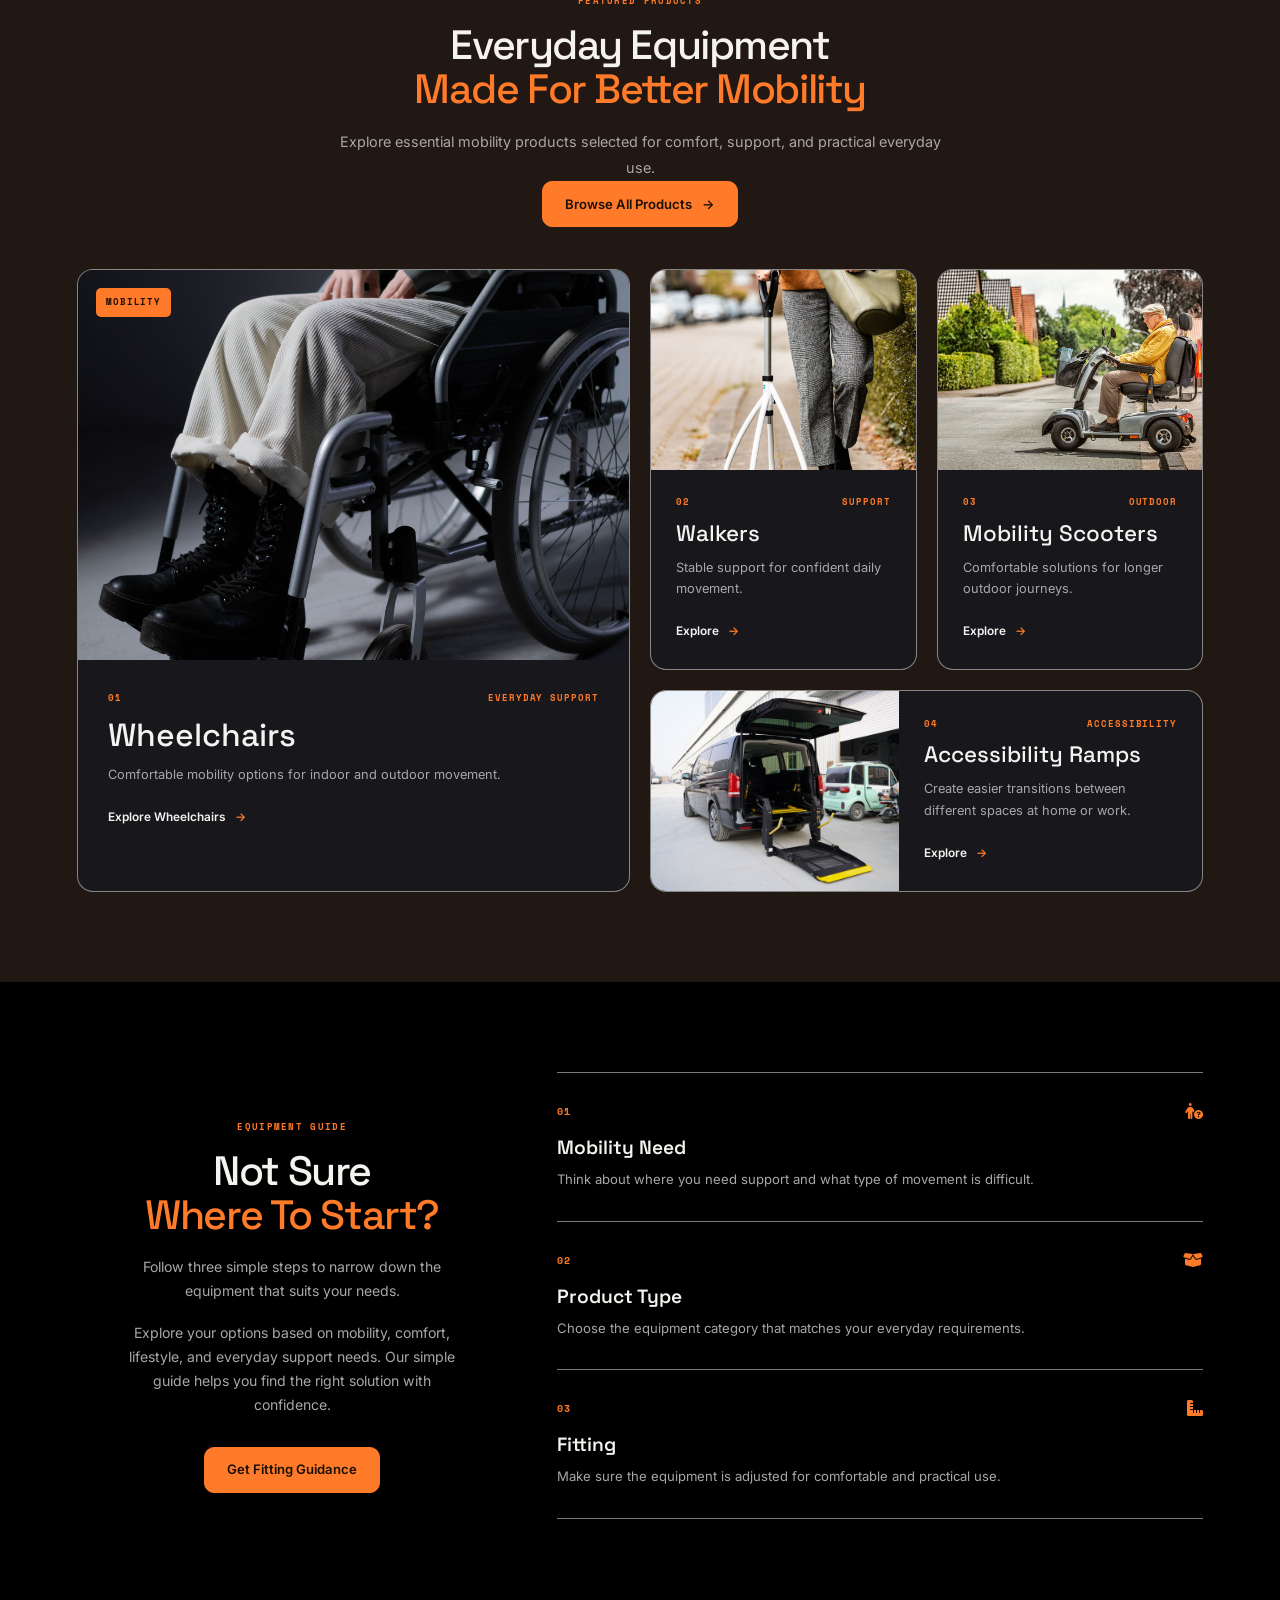
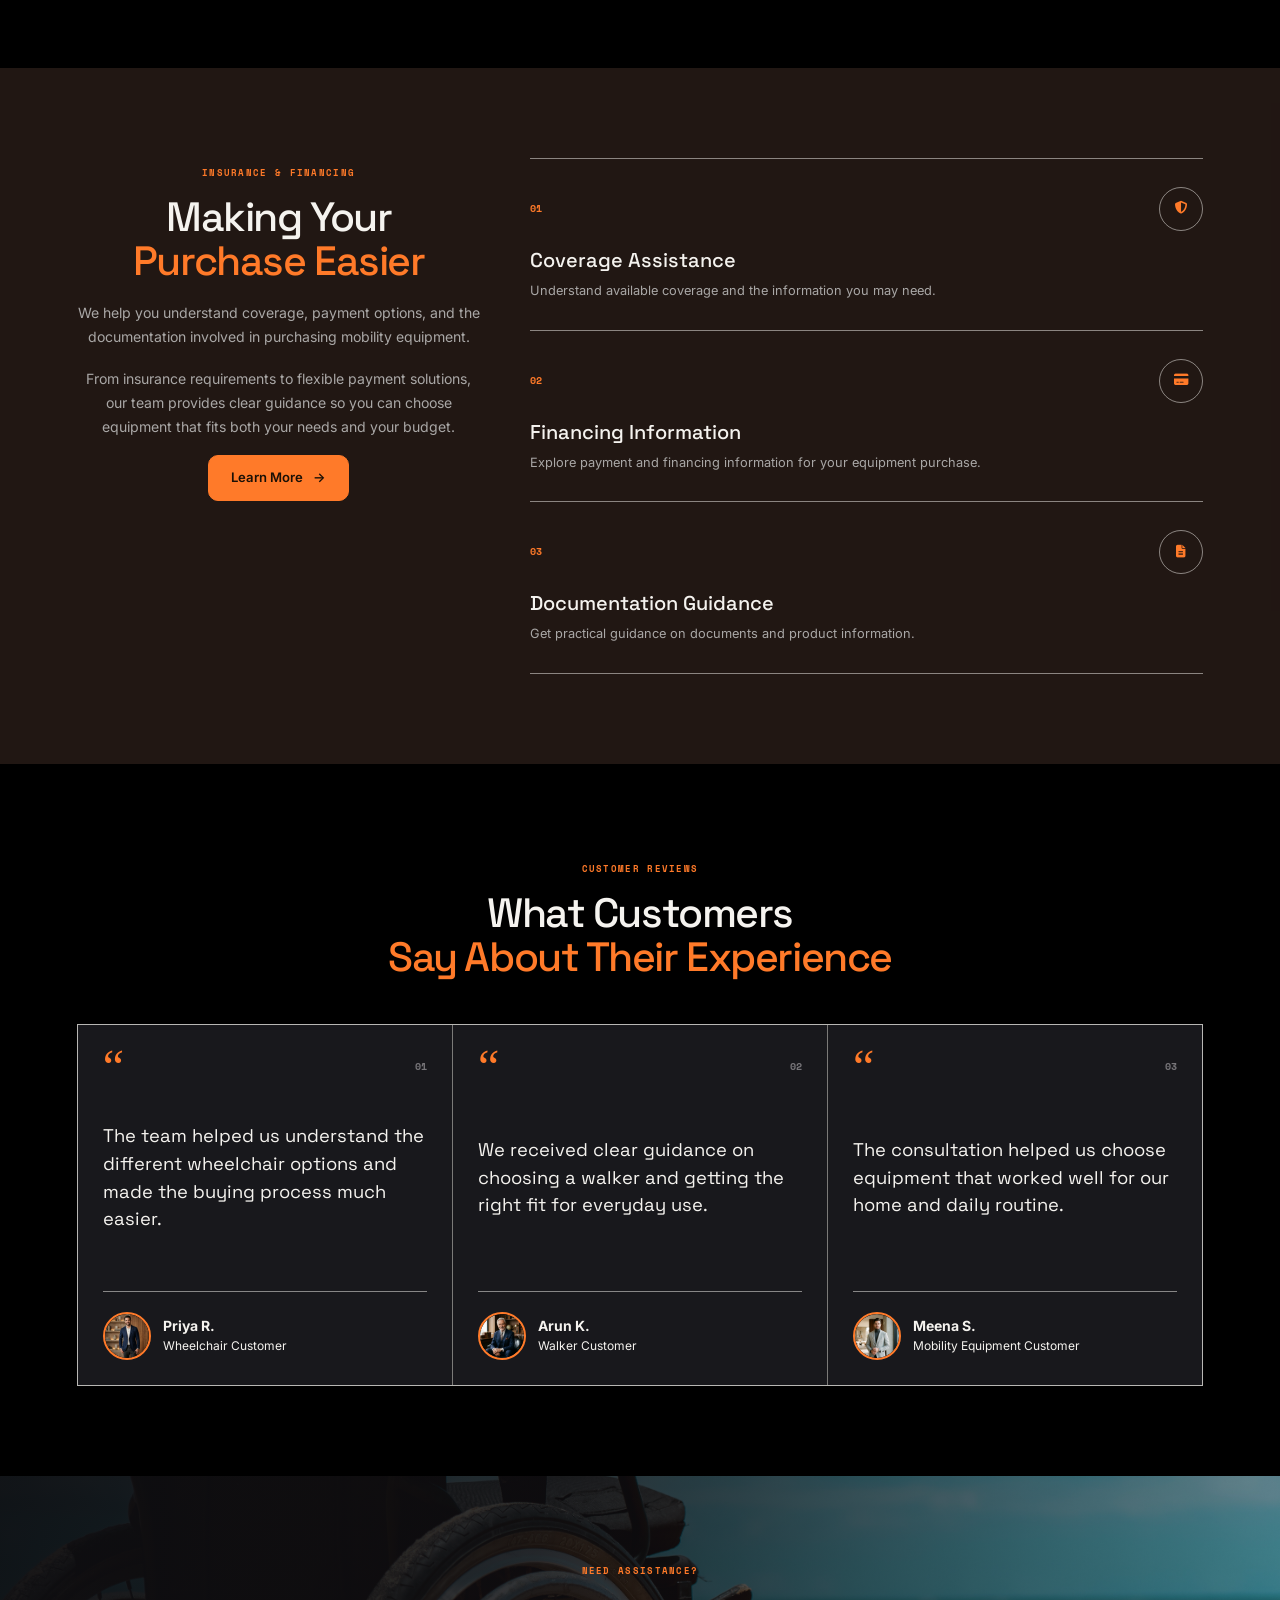
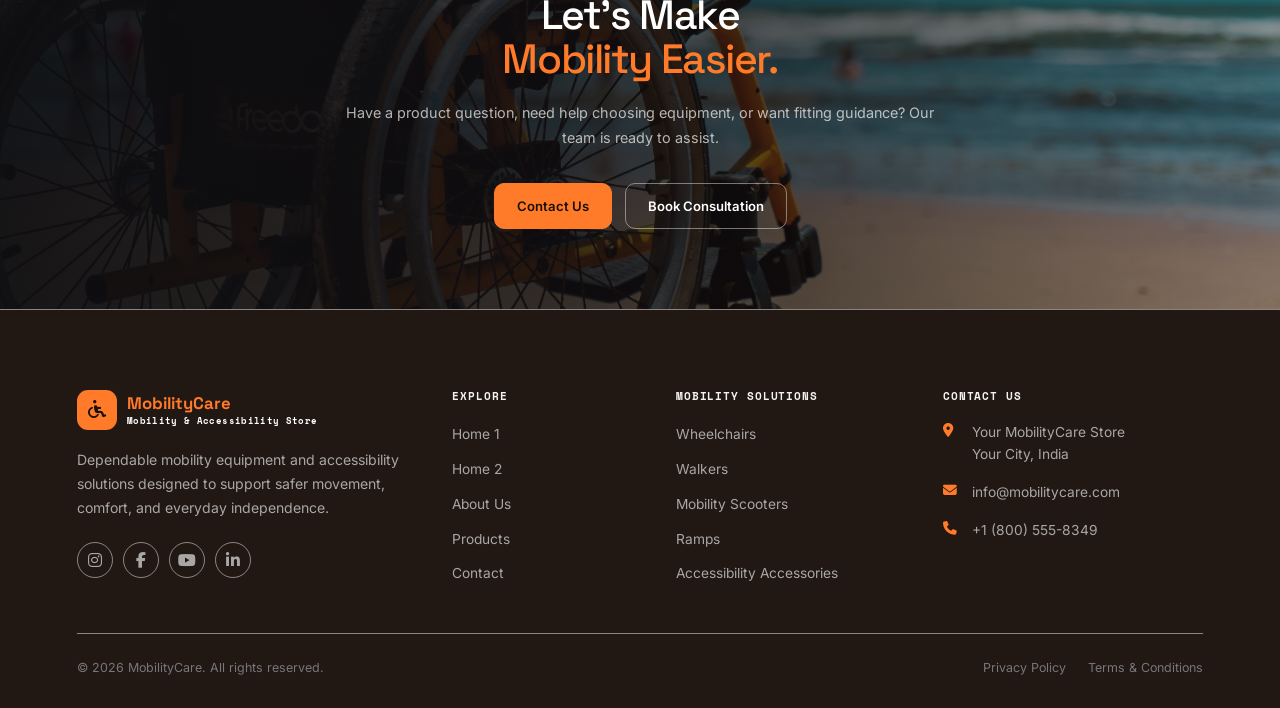
==== commit c33029a7: "first commit" ====
--- a/index.html
+++ b/index.html
@@ -362,7 +362,7 @@
 
                     <p>
                         Ramps, support equipment, and accessories
-                        for easier movement around the home.
+                        for easier movement around.
                     </p>
                 </div>
 
